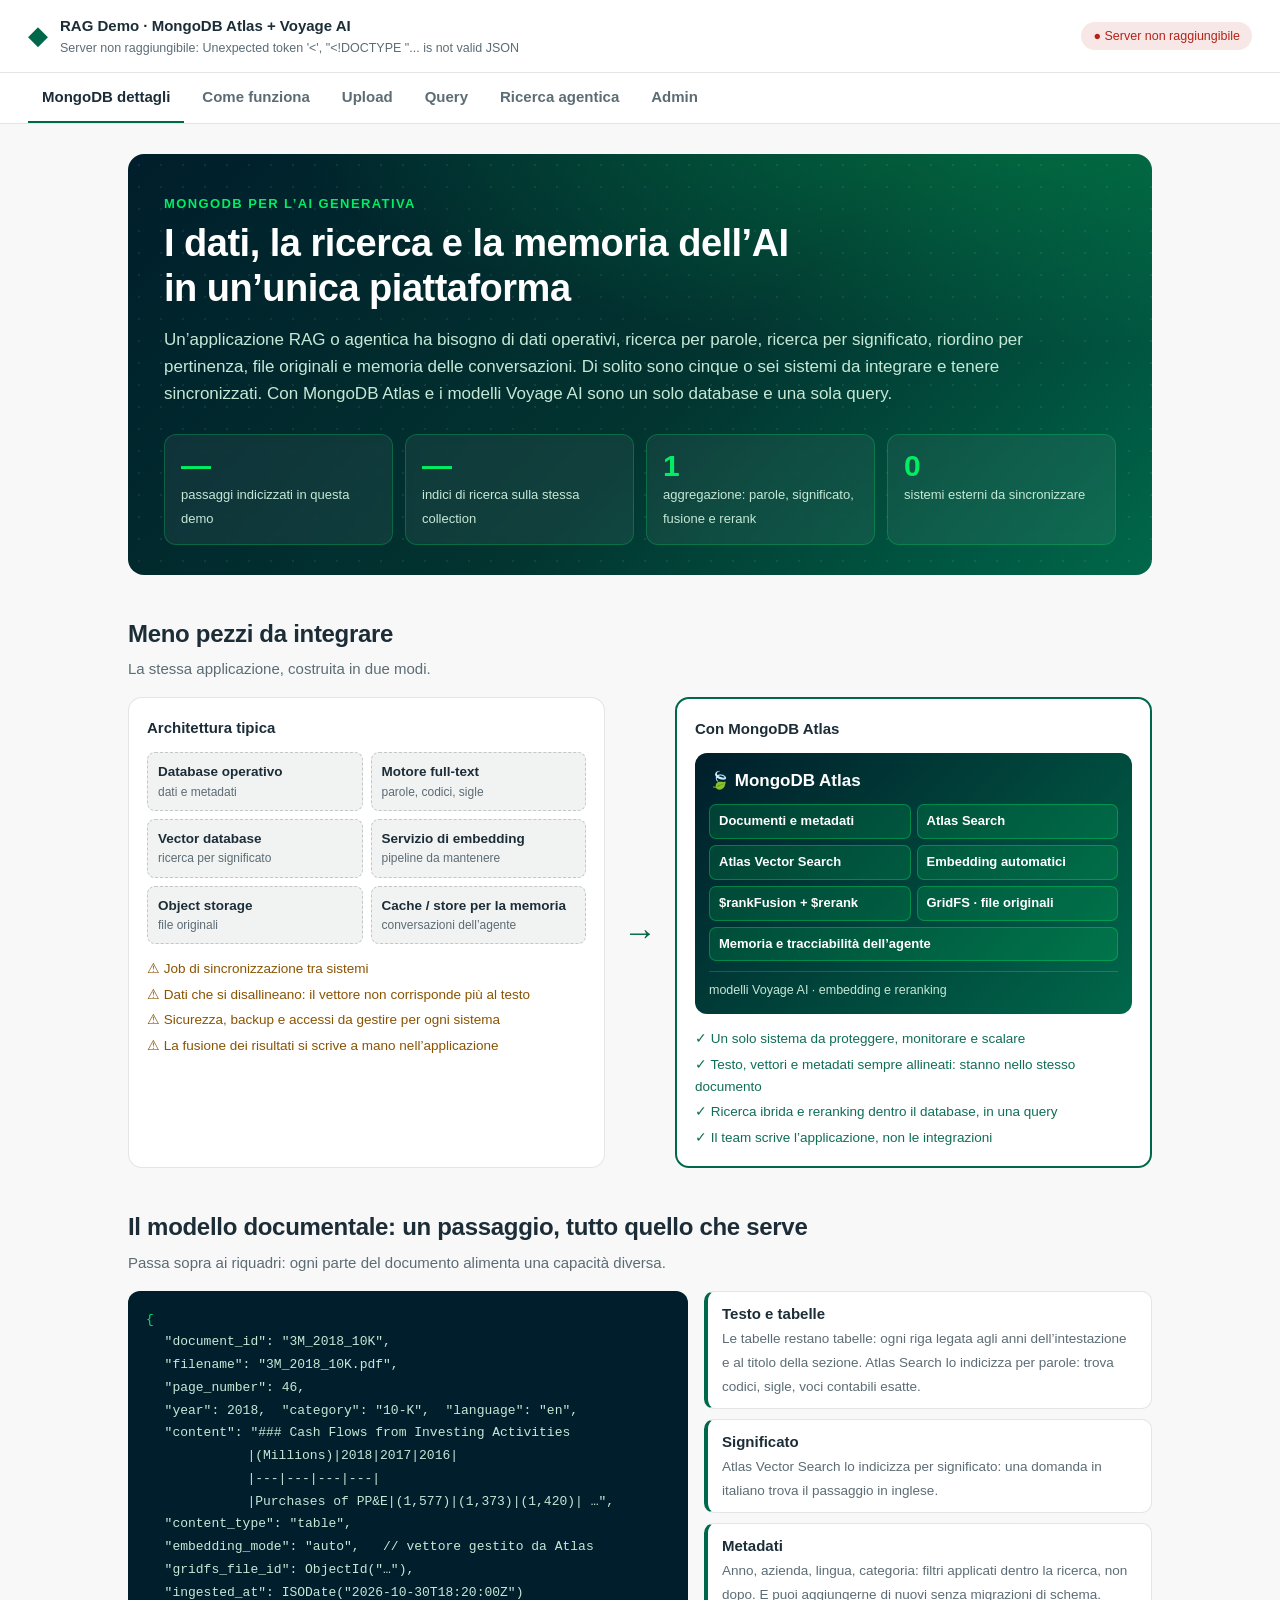
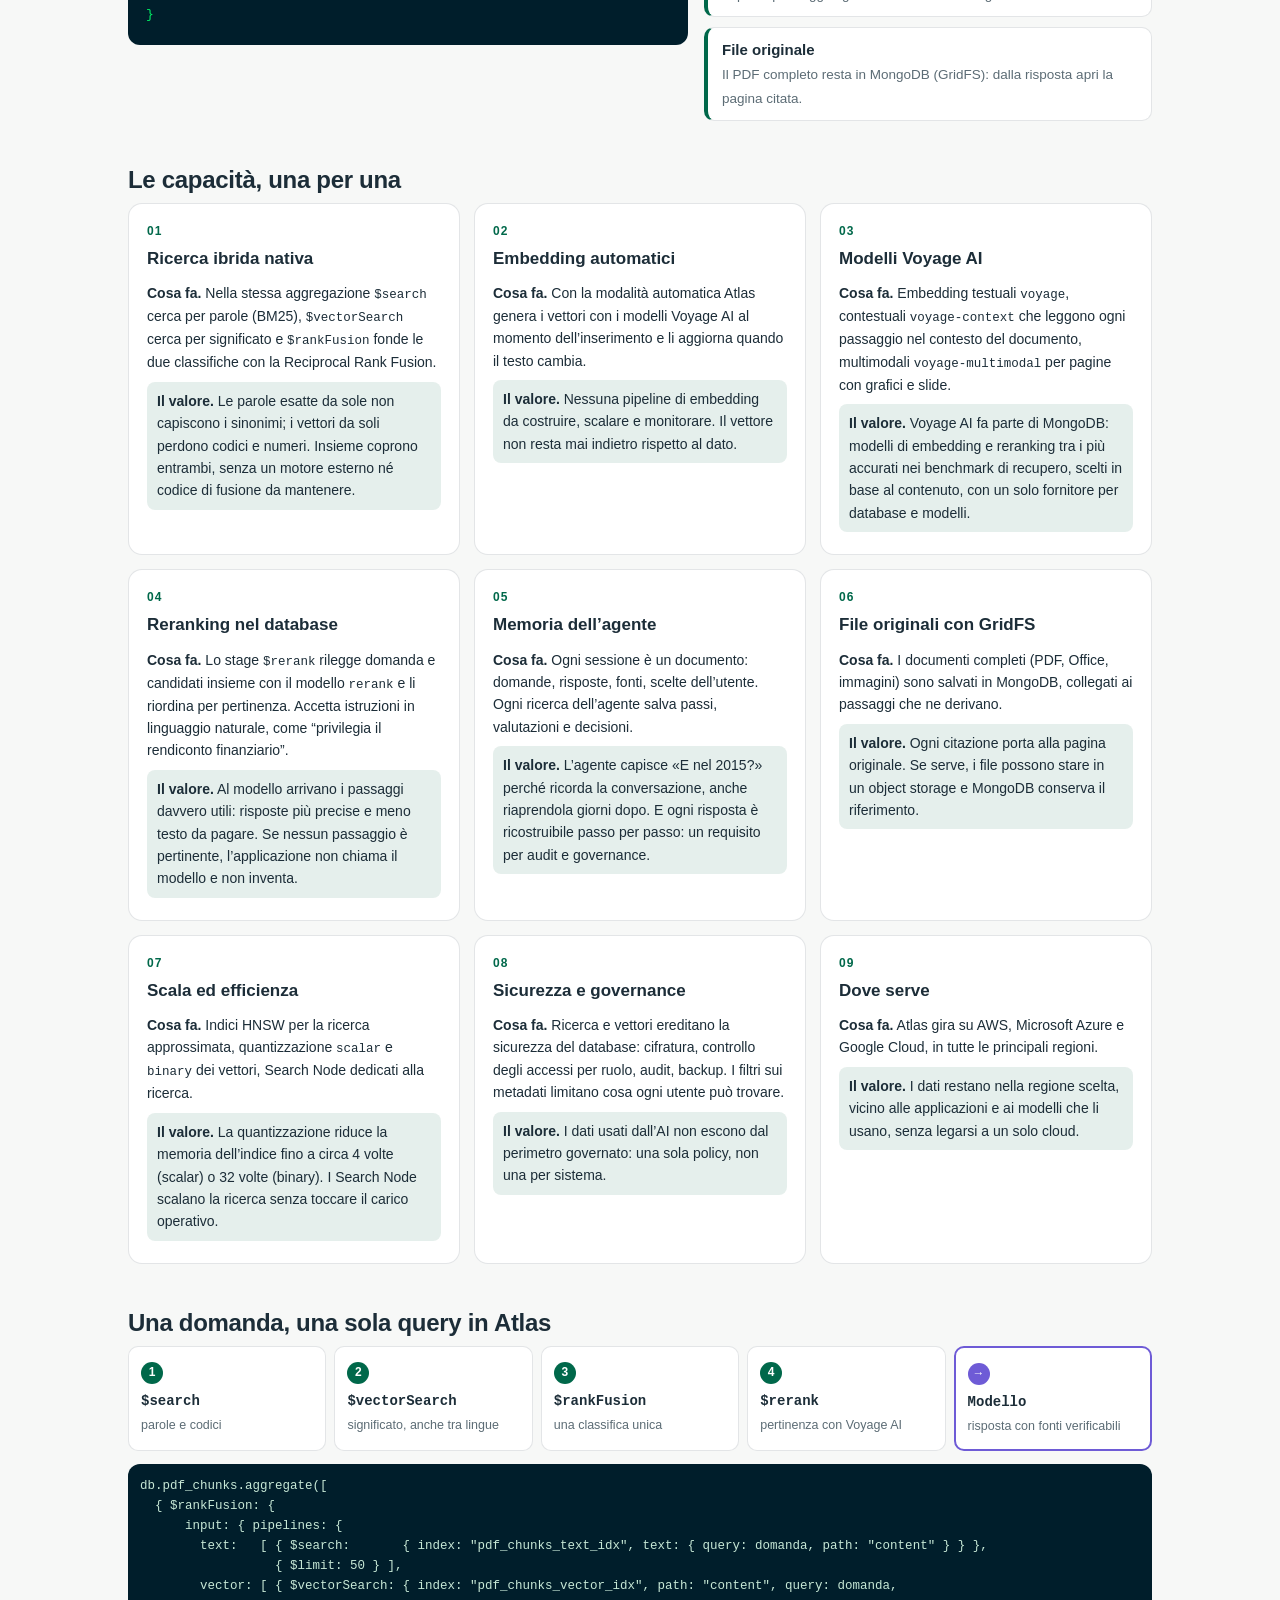
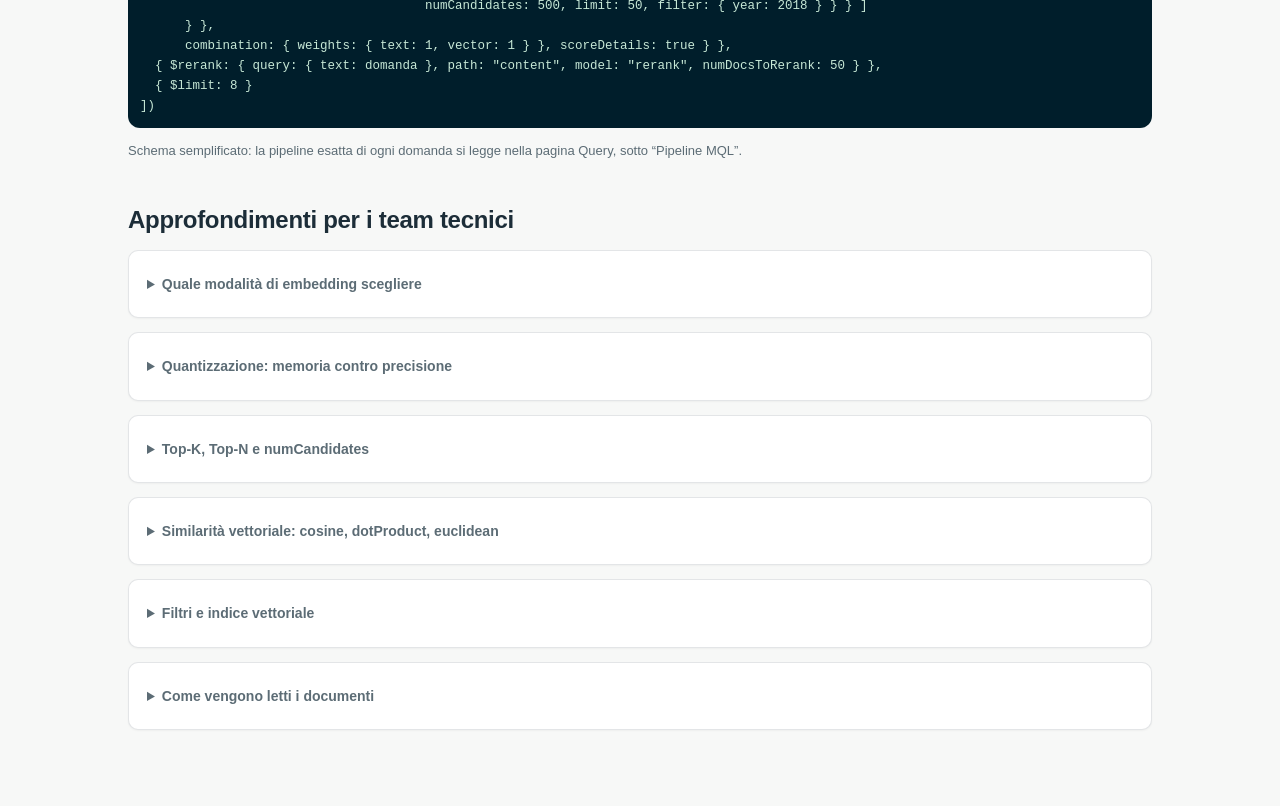
==== web/index.html @ c00ad80d "App web Starlette, ricerca agentica e pipeline di retrieval aggiornata - server.py e web/: nuova app" ====
<!doctype html>
<html lang="it">
<head>
  <meta charset="utf-8">
  <meta name="viewport" content="width=device-width, initial-scale=1">
  <title>RAG Demo · MongoDB Atlas</title>
  <link rel="stylesheet" href="/web/style.css">
</head>
<body>
  <header class="topbar">
    <div class="brand">
      <span class="logo" aria-hidden="true">◆</span>
      <div>
        <div class="brand-title">RAG Demo · MongoDB Atlas + Voyage AI</div>
        <div class="brand-meta" id="meta">Connessione in corso…</div>
      </div>
    </div>
    <button class="pill" id="status-pill" title="Mostra cosa è stato verificato">…</button>
  </header>
  <div id="health" class="health-panel" hidden></div>

  <nav class="tabs" id="tabs">
    <a href="#mongodb" data-page="mongodb">MongoDB dettagli</a>
    <a href="#come" data-page="come">Come funziona</a>
    <a href="#upload" data-page="upload">Upload</a>
    <a href="#query" data-page="query">Query</a>
    <a href="#agente" data-page="agente">Ricerca agentica</a>
    <a href="#admin" data-page="admin">Admin</a>
  </nav>

  <main id="page"></main>

  <template id="tpl-come">
    <section class="hero">
      <h1>Dai documenti a una risposta verificabile</h1>
      <p class="lead">I documenti vengono spezzati in passaggi e indicizzati in MongoDB Atlas. A ogni domanda Atlas
        cerca per parole e per significato nella stessa pipeline, fonde le classifiche e le riordina con il reranker
        di Voyage AI. Il modello scrive la risposta citando solo quei passaggi.</p>
    </section>
    <div class="arch-head"><h2>L’architettura della demo</h2>
      <a href="/web/architettura.html" target="_blank" class="small">Apri a tutto schermo ↗</a></div>
    <p class="muted small" style="margin-top:0">Ricavata dal codice dell’applicazione. Passa sopra a un componente per vedere cosa fa; usa “Percorso” per seguire una domanda, il caricamento o la memoria dell’agente.</p>
    <iframe class="arch-frame" src="/web/architettura.html" title="Architettura della demo" loading="lazy"></iframe>
    <div class="grid2">
      <div class="card">
        <h3>Query · la RAG classica</h3>
        <p>Una ricerca, una risposta. Mostra passo per passo cosa fa Atlas: i due motori, la fusione delle
          classifiche, il reranking e quali passaggi arrivano al modello.</p>
      </div>
      <div class="card">
        <h3>Ricerca agentica · controlla prima di rispondere</h3>
        <p>L’agente cerca, verifica che le prove coprano ogni dato richiesto, cerca di nuovo ciò che manca, chiede
          quando i documenti danno valori diversi per anni diversi e non risponde a memoria.</p>
      </div>
    </div>
    <h2>Percorso consigliato per la demo</h2>
    <ol class="steps-list">
      <li><b>Query</b> · “Dove si trovano gli stabilimenti produttivi di 3M?” → risponde con un anno solo, quello che il reranker mette in cima.</li>
      <li><b>Ricerca agentica</b>, stessa domanda → trova valori diversi in anni diversi e ti chiede quale anno vuoi.</li>
      <li>Scegli un anno, poi chiedi <b>“E nel 2017?”</b> nella stessa sessione → l’agente usa la conversazione.</li>
      <li><b>“Come si prepara la pizza napoletana?”</b> → i documenti non ne parlano: l’agente non risponde a memoria.</li>
    </ol>
    <h2>Perché MongoDB Atlas</h2>
    <div class="grid3">
      <div class="card"><h4>Un solo sistema</h4><p>Passaggi, metadati, vettori, file originali (GridFS) e memoria dell’agente nello stesso database.</p></div>
      <div class="card"><h4>Ricerca ibrida nativa</h4><p>Ricerca testuale e vettoriale fuse con <code>$rankFusion</code> e riordinate con <code>$rerank</code> in un’unica aggregazione.</p></div>
      <div class="card"><h4>Embedding gestiti</h4><p>Con la modalità <code>auto</code> Atlas genera e aggiorna i vettori Voyage direttamente nell’indice.</p></div>
    </div>
  </template>


  <template id="tpl-mongo">
    <section class="mx-hero">
      <div class="mx-eyebrow">MongoDB per l’AI generativa</div>
      <h1>I dati, la ricerca e la memoria dell’AI<br>in un’unica piattaforma</h1>
      <p class="mx-lead">Un’applicazione RAG o agentica ha bisogno di dati operativi, ricerca per parole, ricerca per significato,
        riordino per pertinenza, file originali e memoria delle conversazioni. Di solito sono cinque o sei sistemi da integrare e
        tenere sincronizzati. Con MongoDB Atlas e i modelli Voyage AI sono un solo database e una sola query.</p>
      <div class="mx-stats" id="mx-stats">
        <div><b data-stat="chunks">—</b><span>passaggi indicizzati in questa demo</span></div>
        <div><b data-stat="indexes">—</b><span>indici di ricerca sulla stessa collection</span></div>
        <div><b>1</b><span>aggregazione: parole, significato, fusione e rerank</span></div>
        <div><b>0</b><span>sistemi esterni da sincronizzare</span></div>
      </div>
    </section>

    <h2 class="mx-h2">Meno pezzi da integrare</h2>
    <p class="muted mx-sub">La stessa applicazione, costruita in due modi.</p>
    <div class="mx-arch">
      <div class="mx-arch-col">
        <div class="mx-arch-title">Architettura tipica</div>
        <div class="mx-stack">
          <div class="mx-sys">Database operativo<span>dati e metadati</span></div>
          <div class="mx-sys">Motore full-text<span>parole, codici, sigle</span></div>
          <div class="mx-sys">Vector database<span>ricerca per significato</span></div>
          <div class="mx-sys">Servizio di embedding<span>pipeline da mantenere</span></div>
          <div class="mx-sys">Object storage<span>file originali</span></div>
          <div class="mx-sys">Cache / store per la memoria<span>conversazioni dell’agente</span></div>
        </div>
        <div class="mx-pain">
          <div>⚠ Job di sincronizzazione tra sistemi</div>
          <div>⚠ Dati che si disallineano: il vettore non corrisponde più al testo</div>
          <div>⚠ Sicurezza, backup e accessi da gestire per ogni sistema</div>
          <div>⚠ La fusione dei risultati si scrive a mano nell’applicazione</div>
        </div>
      </div>
      <div class="mx-arch-vs">→</div>
      <div class="mx-arch-col mx-good">
        <div class="mx-arch-title">Con MongoDB Atlas</div>
        <div class="mx-atlas">
          <div class="mx-atlas-name">MongoDB Atlas</div>
          <div class="mx-atlas-grid">
            <span>Documenti e metadati</span><span>Atlas Search</span><span>Atlas Vector Search</span>
            <span>Embedding automatici</span><span>$rankFusion + $rerank</span><span>GridFS · file originali</span>
            <span class="wide">Memoria e tracciabilità dell’agente</span>
          </div>
          <div class="mx-voyage">modelli Voyage AI · embedding e reranking</div>
        </div>
        <div class="mx-gain">
          <div>✓ Un solo sistema da proteggere, monitorare e scalare</div>
          <div>✓ Testo, vettori e metadati sempre allineati: stanno nello stesso documento</div>
          <div>✓ Ricerca ibrida e reranking dentro il database, in una query</div>
          <div>✓ Il team scrive l’applicazione, non le integrazioni</div>
        </div>
      </div>
    </div>

    <h2 class="mx-h2">Il modello documentale: un passaggio, tutto quello che serve</h2>
    <p class="muted mx-sub">Passa sopra ai riquadri: ogni parte del documento alimenta una capacità diversa.</p>
    <div class="mx-doc">
      <pre class="mx-json"><span class="k">{</span>
  <span data-f="meta">"document_id": "3M_2018_10K",</span>
  <span data-f="meta">"filename": "3M_2018_10K.pdf",</span>
  <span data-f="meta">"page_number": 46,</span>
  <span data-f="meta">"year": 2018,  "category": "10-K",  "language": "en",</span>
  <span data-f="text">"content": "### Cash Flows from Investing Activities
             |(Millions)|2018|2017|2016|
             |---|---|---|---|
             |Purchases of PP&amp;E|(1,577)|(1,373)|(1,420)| …",</span>
  <span data-f="text">"content_type": "table",</span>
  <span data-f="vector">"embedding_mode": "auto",   // vettore gestito da Atlas</span>
  <span data-f="file">"gridfs_file_id": ObjectId("…"),</span>
  <span data-f="meta">"ingested_at": ISODate("2026-10-30T18:20:00Z")</span>
<span class="k">}</span></pre>
      <div class="mx-doc-cards">
        <div class="mx-dc" data-f="text"><b>Testo e tabelle</b><span>Le tabelle restano tabelle: ogni riga legata agli anni dell’intestazione e al titolo della sezione. Atlas Search lo indicizza per parole: trova codici, sigle, voci contabili esatte.</span></div>
        <div class="mx-dc" data-f="vector"><b>Significato</b><span>Atlas Vector Search lo indicizza per significato: una domanda in italiano trova il passaggio in inglese.</span></div>
        <div class="mx-dc" data-f="meta"><b>Metadati</b><span>Anno, azienda, lingua, categoria: filtri applicati dentro la ricerca, non dopo. E puoi aggiungerne di nuovi senza migrazioni di schema.</span></div>
        <div class="mx-dc" data-f="file"><b>File originale</b><span>Il PDF completo resta in MongoDB (GridFS): dalla risposta apri la pagina citata.</span></div>
      </div>
    </div>

    <h2 class="mx-h2">Le capacità, una per una</h2>
    <div class="mx-pillars">
      <article class="mx-p">
        <div class="mx-p-n">01</div>
        <h3>Ricerca ibrida nativa</h3>
        <p class="what"><b>Cosa fa.</b> Nella stessa aggregazione <code>$search</code> cerca per parole (BM25), <code>$vectorSearch</code> cerca per significato e <code>$rankFusion</code> fonde le due classifiche con la Reciprocal Rank Fusion.</p>
        <p class="why"><b>Il valore.</b> Le parole esatte da sole non capiscono i sinonimi; i vettori da soli perdono codici e numeri. Insieme coprono entrambi, senza un motore esterno né codice di fusione da mantenere.</p>
      </article>
      <article class="mx-p">
        <div class="mx-p-n">02</div>
        <h3>Embedding automatici</h3>
        <p class="what"><b>Cosa fa.</b> Con la modalità automatica Atlas genera i vettori con i modelli Voyage AI al momento dell’inserimento e li aggiorna quando il testo cambia.</p>
        <p class="why"><b>Il valore.</b> Nessuna pipeline di embedding da costruire, scalare e monitorare. Il vettore non resta mai indietro rispetto al dato.</p>
      </article>
      <article class="mx-p">
        <div class="mx-p-n">03</div>
        <h3>Modelli Voyage AI</h3>
        <p class="what"><b>Cosa fa.</b> Embedding testuali <code data-model="embed">voyage</code>, contestuali <code data-model="context">voyage-context</code> che leggono ogni passaggio nel contesto del documento, multimodali <code data-model="multimodal">voyage-multimodal</code> per pagine con grafici e slide.</p>
        <p class="why"><b>Il valore.</b> Voyage AI fa parte di MongoDB: modelli di embedding e reranking tra i più accurati nei benchmark di recupero, scelti in base al contenuto, con un solo fornitore per database e modelli.</p>
      </article>
      <article class="mx-p">
        <div class="mx-p-n">04</div>
        <h3>Reranking nel database</h3>
        <p class="what"><b>Cosa fa.</b> Lo stage <code>$rerank</code> rilegge domanda e candidati insieme con il modello <code data-model="rerank">rerank</code> e li riordina per pertinenza. Accetta istruzioni in linguaggio naturale, come “privilegia il rendiconto finanziario”.</p>
        <p class="why"><b>Il valore.</b> Al modello arrivano i passaggi davvero utili: risposte più precise e meno testo da pagare. Se nessun passaggio è pertinente, l’applicazione non chiama il modello e non inventa.</p>
      </article>
      <article class="mx-p">
        <div class="mx-p-n">05</div>
        <h3>Memoria dell’agente</h3>
        <p class="what"><b>Cosa fa.</b> Ogni sessione è un documento: domande, risposte, fonti, scelte dell’utente. Ogni ricerca dell’agente salva passi, valutazioni e decisioni.</p>
        <p class="why"><b>Il valore.</b> L’agente capisce «E nel 2015?» perché ricorda la conversazione, anche riaprendola giorni dopo. E ogni risposta è ricostruibile passo per passo: un requisito per audit e governance.</p>
      </article>
      <article class="mx-p">
        <div class="mx-p-n">06</div>
        <h3>File originali con GridFS</h3>
        <p class="what"><b>Cosa fa.</b> I documenti completi (PDF, Office, immagini) sono salvati in MongoDB, collegati ai passaggi che ne derivano.</p>
        <p class="why"><b>Il valore.</b> Ogni citazione porta alla pagina originale. Se serve, i file possono stare in un object storage e MongoDB conserva il riferimento.</p>
      </article>
      <article class="mx-p">
        <div class="mx-p-n">07</div>
        <h3>Scala ed efficienza</h3>
        <p class="what"><b>Cosa fa.</b> Indici HNSW per la ricerca approssimata, quantizzazione <code>scalar</code> e <code>binary</code> dei vettori, Search Node dedicati alla ricerca.</p>
        <p class="why"><b>Il valore.</b> La quantizzazione riduce la memoria dell’indice fino a circa 4 volte (scalar) o 32 volte (binary). I Search Node scalano la ricerca senza toccare il carico operativo.</p>
      </article>
      <article class="mx-p">
        <div class="mx-p-n">08</div>
        <h3>Sicurezza e governance</h3>
        <p class="what"><b>Cosa fa.</b> Ricerca e vettori ereditano la sicurezza del database: cifratura, controllo degli accessi per ruolo, audit, backup. I filtri sui metadati limitano cosa ogni utente può trovare.</p>
        <p class="why"><b>Il valore.</b> I dati usati dall’AI non escono dal perimetro governato: una sola policy, non una per sistema.</p>
      </article>
      <article class="mx-p">
        <div class="mx-p-n">09</div>
        <h3>Dove serve</h3>
        <p class="what"><b>Cosa fa.</b> Atlas gira su AWS, Microsoft Azure e Google Cloud, in tutte le principali regioni.</p>
        <p class="why"><b>Il valore.</b> I dati restano nella regione scelta, vicino alle applicazioni e ai modelli che li usano, senza legarsi a un solo cloud.</p>
      </article>
    </div>

    <h2 class="mx-h2">Una domanda, una sola query in Atlas</h2>
    <div class="mx-pipe">
      <div class="mx-ps"><span>1</span><b>$search</b><small>parole e codici</small></div>
      <div class="mx-ps"><span>2</span><b>$vectorSearch</b><small>significato, anche tra lingue</small></div>
      <div class="mx-ps"><span>3</span><b>$rankFusion</b><small>una classifica unica</small></div>
      <div class="mx-ps"><span>4</span><b>$rerank</b><small>pertinenza con Voyage AI</small></div>
      <div class="mx-ps out"><span>→</span><b>Modello</b><small>risposta con fonti verificabili</small></div>
    </div>
    <pre class="mx-code">db.pdf_chunks.aggregate([
  { $rankFusion: {
      input: { pipelines: {
        text:   [ { $search:       { index: "pdf_chunks_text_idx", text: { query: domanda, path: "content" } } },
                  { $limit: 50 } ],
        vector: [ { $vectorSearch: { index: "pdf_chunks_vector_idx", path: "content", query: domanda,
                                      numCandidates: 500, limit: 50, filter: { year: 2018 } } } ]
      } },
      combination: { weights: { text: 1, vector: 1 } }, scoreDetails: true } },
  { $rerank: { query: { text: domanda }, path: "content", model: "rerank", numDocsToRerank: 50 } },
  { $limit: 8 }
])</pre>
    <p class="muted small">Schema semplificato: la pipeline esatta di ogni domanda si legge nella pagina Query, sotto “Pipeline MQL”.</p>

    <h2 class="mx-h2">Approfondimenti per i team tecnici</h2>
    <details class="card mx-acc"><summary>Quale modalità di embedding scegliere</summary>
      <table><thead><tr><th>Modalità</th><th>Cosa fa</th><th>Quando conviene</th></tr></thead><tbody>
        <tr><td><b>auto</b></td><td>Atlas genera e aggiorna i vettori.</td><td>Il default: nessun codice di embedding nell’applicazione.</td></tr>
        <tr><td><b>manual</b></td><td>L’applicazione chiama Voyage e salva i vettori nei documenti.</td><td>Serve pieno controllo su modello, versioni e momento del calcolo.</td></tr>
        <tr><td><b>context</b></td><td>Ogni passaggio è rappresentato insieme al resto del documento.</td><td>Testi dove un paragrafo da solo è ambiguo: contratti, normative, manuali.</td></tr>
        <tr><td><b>multimodal</b></td><td>Testo e immagine della pagina nello stesso vettore.</td><td>Slide, grafici, schemi: contenuti che si riconoscono anche visivamente.</td></tr>
      </tbody></table>
    </details>
    <details class="card mx-acc"><summary>Quantizzazione: memoria contro precisione</summary>
      <table><thead><tr><th>Tipo</th><th>Rappresentazione</th><th>Compromesso</th></tr></thead><tbody>
        <tr><td><code>float</code></td><td>32 bit per dimensione</td><td>Massima fedeltà, più memoria.</td></tr>
        <tr><td><code>scalar</code></td><td>8 bit per dimensione</td><td>Circa un quarto della memoria, perdita di precisione contenuta. Default degli embedding automatici.</td></tr>
        <tr><td><code>binary</code></td><td>1 bit, con rescoring sui vettori originali</td><td>Memoria molto ridotta; il rescoring recupera precisione sui candidati.</td></tr>
      </tbody></table>
      <p class="small muted">Risparmi e qualità dipendono da modello, corpus e domande: si misurano sul proprio carico.</p>
    </details>
    <details class="card mx-acc"><summary>Top-K, Top-N e numCandidates</summary>
      <table><thead><tr><th>Parametro</th><th>Dove agisce</th><th>Se lo aumenti</th></tr></thead><tbody>
        <tr><td><code>numCandidates</code></td><td>Vicini esplorati da ogni ramo vettoriale</td><td>Più richiamo, più latenza.</td></tr>
        <tr><td><b>Top-K</b></td><td>Risultati per ramo e dopo la fusione</td><td>Più candidati per il reranker.</td></tr>
        <tr><td><b>Top-N</b></td><td>Passaggi inviati al modello dopo il rerank</td><td>Più contesto, ma anche più rumore e costo.</td></tr>
      </tbody></table>
      <p class="small muted">In questa demo <code>numCandidates</code> è max(10 × Top-K, 100); come punto di partenza MongoDB indica almeno 20 volte il limite.</p>
    </details>
    <details class="card mx-acc"><summary>Similarità vettoriale: cosine, dotProduct, euclidean</summary>
      <p><b>cosine</b> confronta la direzione dei vettori ed è la scelta comune per gli embedding semantici, usata in questa demo. <b>dotProduct</b> considera anche la lunghezza: con vettori normalizzati ordina come cosine. <b>euclidean</b> misura la distanza in linea retta. La scelta segue le indicazioni del modello di embedding.</p>
    </details>
    <details class="card mx-acc"><summary>Filtri e indice vettoriale</summary>
      <p>Gli indici vettoriali usano HNSW, un grafo che trova i vicini senza scorrere tutti i vettori; per collezioni piccole è disponibile anche la ricerca esatta. I campi di filtro (anno, azienda, lingua, permessi) sono dichiarati nell’indice e applicati <i>durante</i> la ricerca: i risultati rispettano sempre il filtro, senza perdere candidati.</p>
    </details>
    <details class="card mx-acc"><summary>Come vengono letti i documenti</summary>
      <p>Voyage AI trasforma testo e immagini in vettori, ma prima qualcuno deve leggere il file. I PDF passano da <b>pymupdf4llm</b>, che restituisce titoli e tabelle con le loro colonne: nei bilanci ogni riga resta legata agli anni dell’intestazione, invece di diventare una fila di numeri. I passaggi non spezzano mai una tabella a metà riga e ripetono intestazioni e titolo della sezione. Word, Excel e HTML passano da <b>MarkItDown</b>. Tesseract interviene solo sulle pagine scansionate; LibreOffice solo per le immagini delle slide nella modalità multimodale.</p>
    </details>
  </template>

  <script src="/web/app.js"></script>
</body>
</html>
---- web/style.css ----
:root {
  --bg: #f7f8f7; --surface: #ffffff; --surface-2: #f1f3f2; --text: #1c2d38; --muted: #5c6c75;
  --border: rgba(28, 45, 56, 0.12); --border-strong: rgba(28, 45, 56, 0.22);
  --accent: #00684a; --accent-soft: rgba(0, 104, 74, 0.10); --accent-bright: #00ed64;
  --agent: #6e5bd6; --agent-soft: rgba(110, 91, 214, 0.10);
  --ok: #0f6e56; --ok-bg: rgba(29, 158, 117, 0.14); --warn: #8a5300; --warn-bg: rgba(239, 159, 39, 0.17);
  --neutral-bg: rgba(92, 108, 117, 0.13); --danger: #b42318; --danger-bg: rgba(180, 35, 24, 0.10);
  --radius: 10px; --shadow: 0 1px 2px rgba(0, 0, 0, 0.04);
  --font: -apple-system, BlinkMacSystemFont, "Inter", "Segoe UI", Roboto, sans-serif;
  --mono: ui-monospace, "SF Mono", Menlo, Consolas, monospace;
}
@media (prefers-color-scheme: dark) {
  :root {
    --bg: #0f1418; --surface: #161d22; --surface-2: #1d252b; --text: #e8edf0; --muted: #9aa8b0;
    --border: rgba(232, 237, 240, 0.12); --border-strong: rgba(232, 237, 240, 0.24);
    --accent: #00ed64; --accent-soft: rgba(0, 237, 100, 0.10); --agent: #a79cf0; --agent-soft: rgba(167, 156, 240, 0.12);
    --ok: #9fe1cb; --ok-bg: rgba(29, 158, 117, 0.22); --warn: #fac775; --warn-bg: rgba(239, 159, 39, 0.20);
    --neutral-bg: rgba(154, 168, 176, 0.16); --danger: #f7a39b; --danger-bg: rgba(180, 35, 24, 0.22);
  }
}
* { box-sizing: border-box; }
body { margin: 0; background: var(--bg); color: var(--text); font: 15px/1.6 var(--font); }
a { color: var(--accent); }
code, pre { font-family: var(--mono); font-size: 12.5px; }
pre { background: var(--surface-2); border: 1px solid var(--border); border-radius: 8px; padding: 12px; overflow: auto; max-height: 420px; white-space: pre-wrap; }
h1 { font-size: 30px; line-height: 1.2; margin: 0 0 10px; }
h2 { font-size: 19px; margin: 28px 0 10px; }
h3 { font-size: 16px; margin: 0 0 6px; }
h4 { font-size: 14px; margin: 0 0 4px; }
.muted { color: var(--muted); }
.small { font-size: 13px; }
.hidden { display: none !important; }

.topbar { display: flex; justify-content: space-between; align-items: center; gap: 12px; padding: 14px 28px;
  background: var(--surface); border-bottom: 1px solid var(--border); position: sticky; top: 0; z-index: 10; }
.brand { display: flex; gap: 12px; align-items: center; }
.logo { color: var(--accent); font-size: 26px; }
.brand-title { font-weight: 650; }
.brand-meta { color: var(--muted); font-size: 12.5px; }
.pill { font-size: 12.5px; padding: 4px 12px; border-radius: 999px; background: var(--neutral-bg); white-space: nowrap; }
.pill.ok { background: var(--ok-bg); color: var(--ok); }
.pill.bad { background: var(--danger-bg); color: var(--danger); }
.tabs { display: flex; gap: 4px; padding: 0 28px; background: var(--surface); border-bottom: 1px solid var(--border); overflow-x: auto; }
.tabs a { padding: 12px 14px; text-decoration: none; color: var(--muted); border-bottom: 2px solid transparent; white-space: nowrap; font-weight: 550; }
.tabs a.active { color: var(--text); border-bottom-color: var(--accent); }
main { max-width: 1080px; margin: 0 auto; padding: 24px 28px 80px; }

.card { background: var(--surface); border: 1px solid var(--border); border-radius: var(--radius); padding: 16px 18px; box-shadow: var(--shadow); }
.card + .card { margin-top: 14px; }
:is(.grid2, .grid3, .grid4) > .card { margin-top: 0; }
.grid4 + .card, .card + .grid4 { margin-top: 16px; }
.grid2 { display: grid; grid-template-columns: repeat(auto-fit, minmax(300px, 1fr)); gap: 14px; }
.grid3 { display: grid; grid-template-columns: repeat(auto-fit, minmax(220px, 1fr)); gap: 14px; }
.grid4 { display: grid; grid-template-columns: repeat(auto-fit, minmax(190px, 1fr)); gap: 12px; }
.row { display: flex; gap: 10px; align-items: center; flex-wrap: wrap; }
.spacer { flex: 1; }

button, .btn { font: inherit; font-size: 14px; border-radius: 8px; border: 1px solid var(--border-strong); background: var(--surface);
  color: var(--text); padding: 8px 14px; cursor: pointer; text-decoration: none; display: inline-flex; gap: 6px; align-items: center; }
button:hover { background: var(--surface-2); }
button.primary { background: var(--accent); border-color: var(--accent); color: #fff; font-weight: 600; }
@media (prefers-color-scheme: dark) { button.primary { color: #062a1d; } }
button.primary:hover { filter: brightness(1.08); }
button.danger { color: var(--danger); border-color: var(--danger); }
button.link { border: none; background: none; color: var(--accent); padding: 4px 0; }
button:disabled { opacity: 0.5; cursor: default; }
input[type=text], input[type=number], textarea, select { font: inherit; color: var(--text); background: var(--surface);
  border: 1px solid var(--border-strong); border-radius: 8px; padding: 9px 12px; width: 100%; }
textarea { resize: vertical; min-height: 84px; }
label { font-size: 13px; color: var(--muted); display: block; margin-bottom: 4px; }
.field { margin-bottom: 12px; }
details > summary { cursor: pointer; color: var(--muted); font-size: 14px; padding: 6px 0; }
details[open] > summary { color: var(--text); }
.chips { display: flex; flex-wrap: wrap; gap: 6px; margin: 8px 0 12px; }
.chip { font-size: 13px; border: 1px solid var(--border); background: var(--surface-2); border-radius: 999px; padding: 4px 12px; cursor: pointer; }
.chip:hover { border-color: var(--accent); }

.hero { margin: 12px 0 24px; }
.lead { font-size: 17px; color: var(--muted); max-width: 820px; }
.flow { display: flex; align-items: stretch; gap: 8px; flex-wrap: wrap; margin: 20px 0 24px; }
.flow-box { flex: 1; min-width: 160px; background: var(--surface); border: 1px solid var(--border); border-radius: var(--radius); padding: 12px 14px; display: flex; flex-direction: column; }
.flow-box span { color: var(--muted); font-size: 13px; }
.flow-box.accent { border: 2px solid var(--accent); }
.flow-arrow { align-self: center; color: var(--muted); font-size: 20px; }
.steps-list li { margin-bottom: 6px; }

/* Domanda */
.ask { display: grid; gap: 10px; }
.ask-actions { display: flex; gap: 10px; align-items: center; flex-wrap: wrap; }
.settings { display: grid; grid-template-columns: repeat(auto-fit, minmax(180px, 1fr)); gap: 12px; margin-top: 10px; align-items: end; }
/* Etichette su una o due righe: i campi restano allineati in basso. */
.settings > div { display: flex; flex-direction: column; justify-content: flex-end; height: 100%; }
.settings > div > label:only-child { display: flex; align-items: center; gap: 8px; min-height: 38px; margin: 0; color: var(--text); }

/* Passi in diretta */
.live { margin-top: 18px; }
.timeline { display: grid; gap: 2px; }
.tl-row { display: grid; grid-template-columns: 28px minmax(0, 1fr) 70px; gap: 10px; padding: 8px 4px; border-bottom: 1px solid var(--border); animation: rise .35s ease both; }
.tl-row:last-child { border-bottom: none; }
.tl-icon { text-align: center; }
.tl-title { font-weight: 600; }
.tl-detail { color: var(--muted); font-size: 13px; }
.tl-time { text-align: right; color: var(--muted); font-size: 13px; }
.tl-row.running .tl-title::after { content: ""; display: inline-block; width: 8px; height: 8px; margin-left: 8px; border-radius: 50%; background: var(--accent); animation: pulse 1s infinite; }
@keyframes rise { from { opacity: 0; transform: translateY(5px); } to { opacity: 1; transform: none; } }
@keyframes pulse { 0%, 100% { opacity: .25; } 50% { opacity: 1; } }
.timebar { display: flex; height: 8px; border-radius: 4px; overflow: hidden; margin: 12px 0 6px; background: var(--surface-2); }
.timebar span { display: block; height: 100%; }
.legend { display: flex; gap: 14px; flex-wrap: wrap; font-size: 12.5px; color: var(--muted); }
.legend i { display: inline-block; width: 8px; height: 8px; border-radius: 50%; margin-right: 5px; }

/* Risposta */
.answer-card { margin-top: 18px; }
.answer-head { display: flex; justify-content: space-between; align-items: center; gap: 10px; flex-wrap: wrap; margin-bottom: 8px; }
.question-echo { color: var(--muted); font-size: 13.5px; }
.badge { font-size: 13px; padding: 4px 12px; border-radius: 8px; font-weight: 600; white-space: nowrap; }
.badge.ok { background: var(--ok-bg); color: var(--ok); }
.badge.risk { background: var(--warn-bg); color: var(--warn); }
.badge.partial, .badge.absent { background: var(--neutral-bg); color: var(--text); }
.answer { font-size: 16px; }
.answer p { margin: 0 0 10px; }
.answer ul { margin: 0 0 10px; padding-left: 22px; }
.cite { display: inline-block; font-size: 11.5px; font-weight: 700; color: var(--accent); background: var(--accent-soft); border-radius: 5px; padding: 0 6px; margin: 0 1px; vertical-align: 1px; }
.notes { color: var(--muted); font-size: 13.5px; margin: 6px 0 0; }
.sources { margin-top: 12px; border-top: 1px solid var(--border); padding-top: 10px; }
.source { display: flex; gap: 10px; align-items: baseline; padding: 4px 0; font-size: 14px; }
.source .num { font-weight: 700; color: var(--accent); }
.source mark { background: rgba(250, 199, 117, 0.45); color: inherit; border-radius: 3px; padding: 0 3px; font-size: 13px; }
.check-row { display: grid; grid-template-columns: minmax(80px, 120px) minmax(0, 1fr) auto; gap: 12px; padding: 8px 0; border-top: 1px solid var(--border); font-size: 13.5px; }
.check-row .tag { font-size: 12px; padding: 2px 9px; border-radius: 6px; white-space: nowrap; }
.tag.found { background: var(--ok-bg); color: var(--ok); }
.tag.rounded { background: var(--ok-bg); color: var(--ok); }
.tag.not_found { background: var(--warn-bg); color: var(--warn); }
.tag.uncited { background: var(--neutral-bg); }

/* Domanda dell'agente */
.clarify { border: 2px solid var(--agent); }
.clarify h3 { color: var(--agent); }
.option { width: 100%; justify-content: space-between; text-align: left; margin-top: 8px; padding: 12px 14px; }
.option b { font-size: 16px; min-width: 52px; }
.option:hover { border-color: var(--agent); background: var(--agent-soft); }

/* Valore dell'agente */
.value { margin-top: 18px; }
.value-head { display: flex; justify-content: space-between; align-items: center; gap: 8px; margin-bottom: 10px; }
.value-title { font-weight: 650; font-size: 16px; }
.value-cols { display: grid; grid-template-columns: repeat(auto-fit, minmax(280px, 1fr)); gap: 12px; }
.value-col { border: 1px solid var(--border); border-radius: var(--radius); padding: 12px 14px; background: var(--surface); }
.value-col.agent { border: 2px solid var(--agent); }
.value-col .label { font-size: 12.5px; color: var(--muted); margin-bottom: 6px; }
.value-col.agent .label { color: var(--agent); }
.vstep { display: flex; gap: 8px; padding: 3px 0; font-size: 14px; opacity: 0; animation: rise .45s ease forwards; }
.vstep .t { margin-left: auto; color: var(--muted); font-size: 12.5px; white-space: nowrap; }
.dchip { display: inline-block; margin: 6px 6px 0 0; padding: 3px 10px; border-radius: 6px; font-size: 12.5px; }
.dchip.on { background: var(--ok-bg); color: var(--ok); }
.dchip.off { background: var(--warn-bg); color: var(--warn); }
.value-col .verdict { margin-top: 10px; font-weight: 650; }
.fade { opacity: 0; animation: rise .5s ease forwards; }

/* Dettagli tecnici */
.tech { margin-top: 18px; }
.subtabs { display: flex; gap: 4px; border-bottom: 1px solid var(--border); margin: 8px 0 12px; flex-wrap: wrap; }
.subtabs button { border: none; border-bottom: 2px solid transparent; border-radius: 0; background: none; color: var(--muted); padding: 8px 10px; }
.subtabs button.active { color: var(--text); border-bottom-color: var(--accent); }
.passage { border-top: 1px solid var(--border); padding: 8px 0; font-size: 13px; }
.passage pre { max-height: 180px; margin: 6px 0 0; }

/* Query: pipeline */
.pipeline { display: flex; gap: 6px; flex-wrap: wrap; margin: 18px 0 6px; }
.pstep { flex: 1; min-width: 150px; border: 1px solid var(--border); border-radius: var(--radius); padding: 10px 12px; background: var(--surface); transition: all .3s; }
.pstep .k { font-size: 12px; color: var(--muted); }
.pstep .v { font-weight: 650; }
.pstep .ms { font-size: 12px; color: var(--muted); }
.pstep.active { border-color: var(--accent); box-shadow: 0 0 0 3px var(--accent-soft); }
.pstep.done { border-color: var(--accent); }
.lanes svg { width: 100%; display: block; }
.lanes text { font-family: var(--font); }
.compare-cols { display: grid; grid-template-columns: repeat(auto-fit, minmax(300px, 1fr)); gap: 14px; }
.rank-list { font-size: 13px; }
.rank-list div { padding: 4px 0; border-top: 1px solid var(--border); }

/* Upload / Admin */
.mode-card { cursor: pointer; border: 1px solid var(--border); border-radius: var(--radius); padding: 12px 14px; background: var(--surface); }
.mode-card.selected { border: 2px solid var(--accent); }
.mode-card .count { font-size: 12.5px; color: var(--muted); }
.mode-card .active-badge { font-size: 11px; background: var(--accent-soft); color: var(--accent); border-radius: 5px; padding: 1px 7px; margin-left: 6px; }
.drop { border: 2px dashed var(--border-strong); border-radius: var(--radius); padding: 28px; text-align: center; color: var(--muted); background: var(--surface); }
.drop.over { border-color: var(--accent); background: var(--accent-soft); }
table { width: 100%; border-collapse: collapse; font-size: 13.5px; }
th, td { text-align: left; padding: 8px 6px; border-bottom: 1px solid var(--border); vertical-align: top; }
th { color: var(--muted); font-weight: 600; font-size: 12.5px; }
.log { font-family: var(--mono); font-size: 12.5px; background: var(--surface-2); border-radius: 8px; padding: 10px; max-height: 260px; overflow: auto; }
.stat { font-size: 24px; font-weight: 700; }
.error { background: var(--danger-bg); color: var(--danger); border-radius: 8px; padding: 10px 14px; margin-top: 12px; }
.info { background: var(--accent-soft); border-radius: 8px; padding: 10px 14px; margin-top: 12px; }
@media (max-width: 640px) { main, .topbar { padding-left: 16px; padding-right: 16px; } .tabs { padding: 0 8px; } }

.reset-panel { margin: 12px 0; padding: 14px 16px; border: 1px solid var(--danger); border-radius: var(--radius); display: flex; flex-direction: column; gap: 6px; }
.reset-panel label { display: flex; gap: 8px; align-items: center; margin: 0; }
.reset-panel[hidden] { display: none; }

.memory { border: 1px solid var(--accent); background: var(--accent-soft); border-radius: var(--radius); padding: 12px 14px; margin-bottom: 12px; }
.memory-head { font-weight: 600; margin-bottom: 8px; }
.memory-flow { display: grid; grid-template-columns: 1.2fr auto 1fr auto 1.2fr; gap: 10px; align-items: stretch; margin-bottom: 8px; }
.memory .mbox { background: var(--surface); border: 1px solid var(--border); border-radius: 8px; padding: 8px 10px; }
.memory .mbox.out { border-color: var(--accent); }
.memory .k { font-size: 11.5px; color: var(--muted); margin-bottom: 4px; }
.memory .mq { font-size: 13px; padding: 2px 0; }
.memory .mq.big { font-size: 14.5px; font-weight: 600; }
.memory .marrow { align-self: center; font-size: 20px; color: var(--accent); }
@media (max-width: 760px) { .memory-flow { grid-template-columns: 1fr; } .memory .marrow { transform: rotate(90deg); justify-self: center; } }

/* ─── MongoDB dettagli ─────────────────────────────────────────────── */
.mx-hero { position: relative; overflow: hidden; margin: 6px 0 28px; padding: 40px 36px 30px; border-radius: 16px; color: #e9fff3;
  background: radial-gradient(1200px 400px at 85% -10%, rgba(0, 237, 100, .28), transparent 60%), linear-gradient(135deg, #001e2b 0%, #023430 55%, #00684a 100%); }
.mx-hero::after { content: ""; position: absolute; inset: 0; background-image: radial-gradient(rgba(255,255,255,.07) 1px, transparent 1px); background-size: 22px 22px; pointer-events: none; }
.mx-hero h1 { color: #fff; font-size: 38px; letter-spacing: -.5px; margin: 6px 0 14px; }
.mx-eyebrow { color: #00ed64; font-weight: 700; font-size: 13px; letter-spacing: 1.4px; text-transform: uppercase; }
.mx-lead { font-size: 17px; max-width: 860px; color: #c6e8d6; margin: 0 0 26px; }
.mx-stats { position: relative; z-index: 1; display: grid; grid-template-columns: repeat(auto-fit, minmax(180px, 1fr)); gap: 12px; }
.mx-stats > div { background: rgba(255,255,255,.06); border: 1px solid rgba(0,237,100,.25); border-radius: 12px; padding: 14px 16px; backdrop-filter: blur(4px); }
.mx-stats b { display: block; font-size: 30px; color: #00ed64; line-height: 1.1; font-variant-numeric: tabular-nums; }
.mx-stats span { font-size: 13px; color: #c6e8d6; }
.mx-h2 { font-size: 24px; margin: 40px 0 4px; letter-spacing: -.3px; }
.mx-sub { margin: 0 0 16px; }
.mx-arch { display: grid; grid-template-columns: 1fr auto 1fr; gap: 18px; align-items: stretch; }
.mx-arch-col { background: var(--surface); border: 1px solid var(--border); border-radius: 14px; padding: 18px; opacity: 0; transform: translateY(10px); transition: .6s ease; }
.mx-arch-col.in { opacity: 1; transform: none; }
.mx-arch-col.mx-good { border: 2px solid var(--accent); transition-delay: .25s; }
.mx-arch-title { font-weight: 700; margin-bottom: 12px; font-size: 15px; }
.mx-arch-vs { align-self: center; font-size: 34px; color: var(--accent); }
.mx-stack { display: grid; grid-template-columns: 1fr 1fr; gap: 8px; margin-bottom: 14px; }
.mx-sys { border: 1px dashed var(--border-strong); border-radius: 8px; padding: 8px 10px; font-weight: 600; font-size: 13.5px; background: var(--surface-2); }
.mx-sys span { display: block; font-weight: 400; font-size: 12px; color: var(--muted); }
.mx-pain, .mx-gain { font-size: 13.5px; display: grid; gap: 4px; }
.mx-pain { color: var(--warn); }
.mx-gain { color: var(--ok); font-weight: 500; }
.mx-atlas { border-radius: 12px; padding: 14px; margin-bottom: 14px; background: linear-gradient(135deg, #001e2b, #00684a); color: #fff; }
.mx-atlas-name { font-weight: 800; font-size: 17px; margin-bottom: 10px; }
.mx-atlas-name::before { content: "🍃 "; }
.mx-atlas-grid { display: grid; grid-template-columns: 1fr 1fr; gap: 6px; }
.mx-atlas-grid span { background: rgba(0,237,100,.14); border: 1px solid rgba(0,237,100,.35); border-radius: 7px; padding: 6px 9px; font-size: 13px; font-weight: 600; }
.mx-atlas-grid .wide { grid-column: 1 / -1; }
.mx-voyage { margin-top: 10px; font-size: 12.5px; color: #c6e8d6; border-top: 1px solid rgba(255,255,255,.15); padding-top: 8px; }
.mx-doc { display: grid; grid-template-columns: 1.25fr 1fr; gap: 16px; align-items: start; }
.mx-json { margin: 0; max-height: none; font-size: 13px; line-height: 1.75; background: #001e2b; color: #c6e8d6; border: 0; border-radius: 12px; padding: 18px; white-space: pre; overflow-x: auto; }
.mx-json [data-f] { border-radius: 4px; padding: 1px 3px; transition: background .2s, color .2s; cursor: default; }
.mx-json [data-f].on { background: rgba(0,237,100,.22); color: #fff; }
.mx-json .k { color: #00ed64; }
.mx-doc-cards { display: grid; gap: 10px; }
.mx-dc { background: var(--surface); border: 1px solid var(--border); border-left: 4px solid var(--accent); border-radius: 10px; padding: 10px 14px; transition: .2s; cursor: default; }
.mx-dc b { display: block; }
.mx-dc span { font-size: 13.5px; color: var(--muted); }
.mx-dc.on { border-color: var(--accent); box-shadow: 0 0 0 3px var(--accent-soft); transform: translateX(-3px); }
.mx-pillars { display: grid; grid-template-columns: repeat(auto-fit, minmax(300px, 1fr)); gap: 14px; }
.mx-p { position: relative; background: var(--surface); border: 1px solid var(--border); border-radius: 14px; padding: 18px 18px 14px; opacity: 0; transform: translateY(12px); transition: opacity .5s ease, transform .5s ease, border-color .2s; }
.mx-p.in { opacity: 1; transform: none; }
.mx-p:hover { border-color: var(--accent); }
.mx-p-n { font-size: 12px; font-weight: 800; color: var(--accent); letter-spacing: 1px; margin-bottom: 4px; }
.mx-p h3 { font-size: 17px; margin-bottom: 10px; }
.mx-p p { font-size: 14px; margin: 0 0 8px; }
.mx-p .why { background: var(--accent-soft); border-radius: 8px; padding: 8px 10px; }
.mx-pipe { display: grid; grid-template-columns: repeat(5, 1fr); gap: 8px; margin-bottom: 12px; }
.mx-ps { background: var(--surface); border: 1px solid var(--border); border-radius: 10px; padding: 12px; opacity: 0; transform: translateY(8px); transition: .45s ease; }
.mx-ps.in { opacity: 1; transform: none; }
.mx-ps:nth-child(2) { transition-delay: .12s; } .mx-ps:nth-child(3) { transition-delay: .24s; } .mx-ps:nth-child(4) { transition-delay: .36s; } .mx-ps:nth-child(5) { transition-delay: .48s; }
.mx-ps span { display: inline-grid; place-items: center; width: 22px; height: 22px; border-radius: 50%; background: var(--accent); color: var(--surface); font-size: 12px; font-weight: 700; margin-bottom: 6px; }
.mx-ps b { display: block; font-family: var(--mono); font-size: 14px; }
.mx-ps small { color: var(--muted); }
.mx-ps.out { border: 2px solid var(--agent); }
.mx-ps.out span { background: var(--agent); }
.mx-code { background: #001e2b; color: #c6e8d6; border: 0; border-radius: 12px; white-space: pre; overflow-x: auto; font-size: 12.5px; }
.mx-acc { margin-top: 10px; }
.mx-acc summary { cursor: pointer; font-weight: 600; }
.mx-acc table { margin-top: 10px; }
@media (max-width: 860px) {
  .mx-arch, .mx-doc { grid-template-columns: 1fr; } .mx-arch-vs { transform: rotate(90deg); justify-self: center; }
  .mx-pipe { grid-template-columns: 1fr 1fr; } .mx-hero { padding: 28px 20px; } .mx-hero h1 { font-size: 28px; }
}

/* ─── Verifica dei componenti ─────────────────────────────────────── */
button.pill { border: 0; cursor: pointer; font: inherit; font-size: 12.5px; }
.health-panel { position: fixed; top: 64px; right: 20px; width: min(520px, calc(100vw - 32px)); z-index: 50; background: var(--surface);
  border: 1px solid var(--border-strong); border-radius: 12px; padding: 14px 16px; box-shadow: 0 12px 32px rgba(0,0,0,.18); }
.health-panel[hidden] { display: none; }
.hc { display: grid; grid-template-columns: 22px 1fr auto; gap: 8px; padding: 8px 0; border-top: 1px solid var(--border); align-items: start; }
.hc-i { font-weight: 800; }
.hc.ok .hc-i { color: var(--ok); } .hc.ko .hc-i { color: var(--danger); }
.hc.ko .small { color: var(--danger); }

/* ─── Architettura (Archify) ─────────────────────────────────────── */
.arch-head { display: flex; align-items: baseline; justify-content: space-between; gap: 12px; }
.arch-frame { width: 100%; height: 1000px; border: 1px solid var(--border); border-radius: 14px; background: var(--surface); }
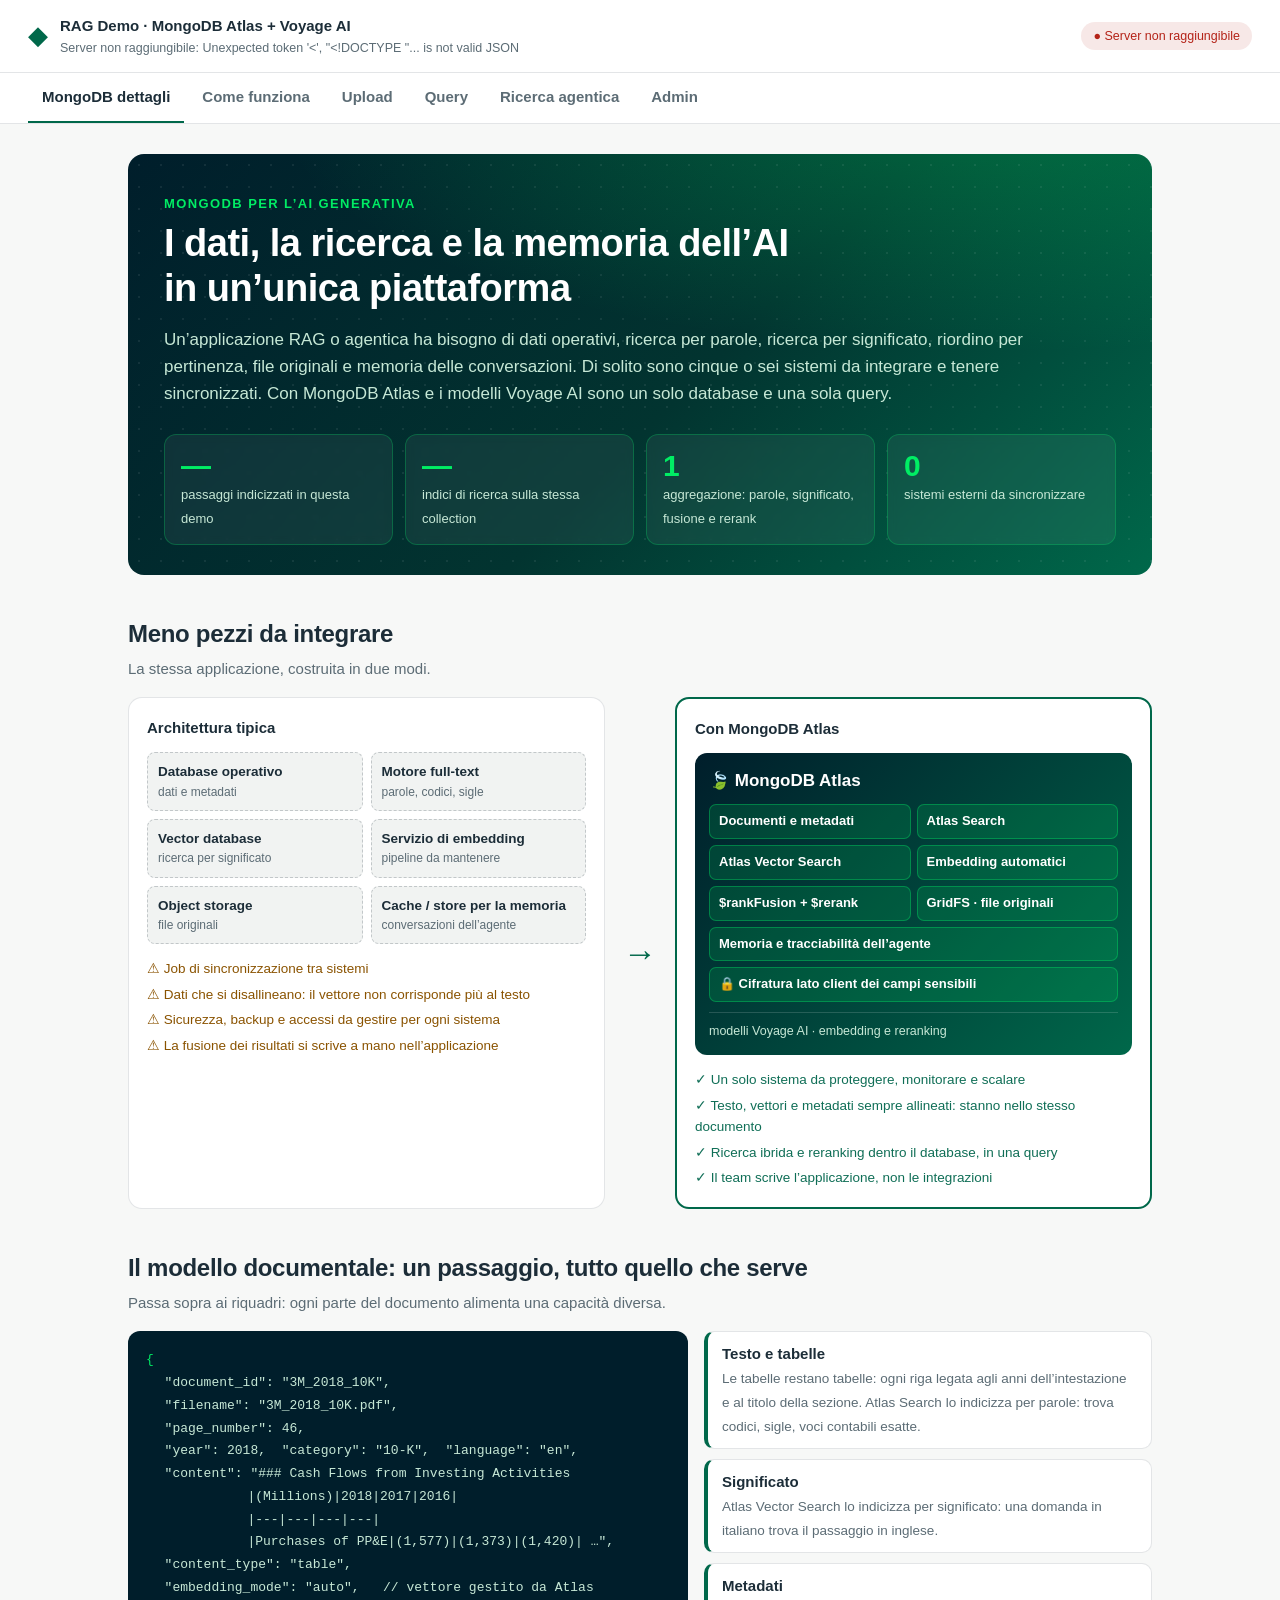
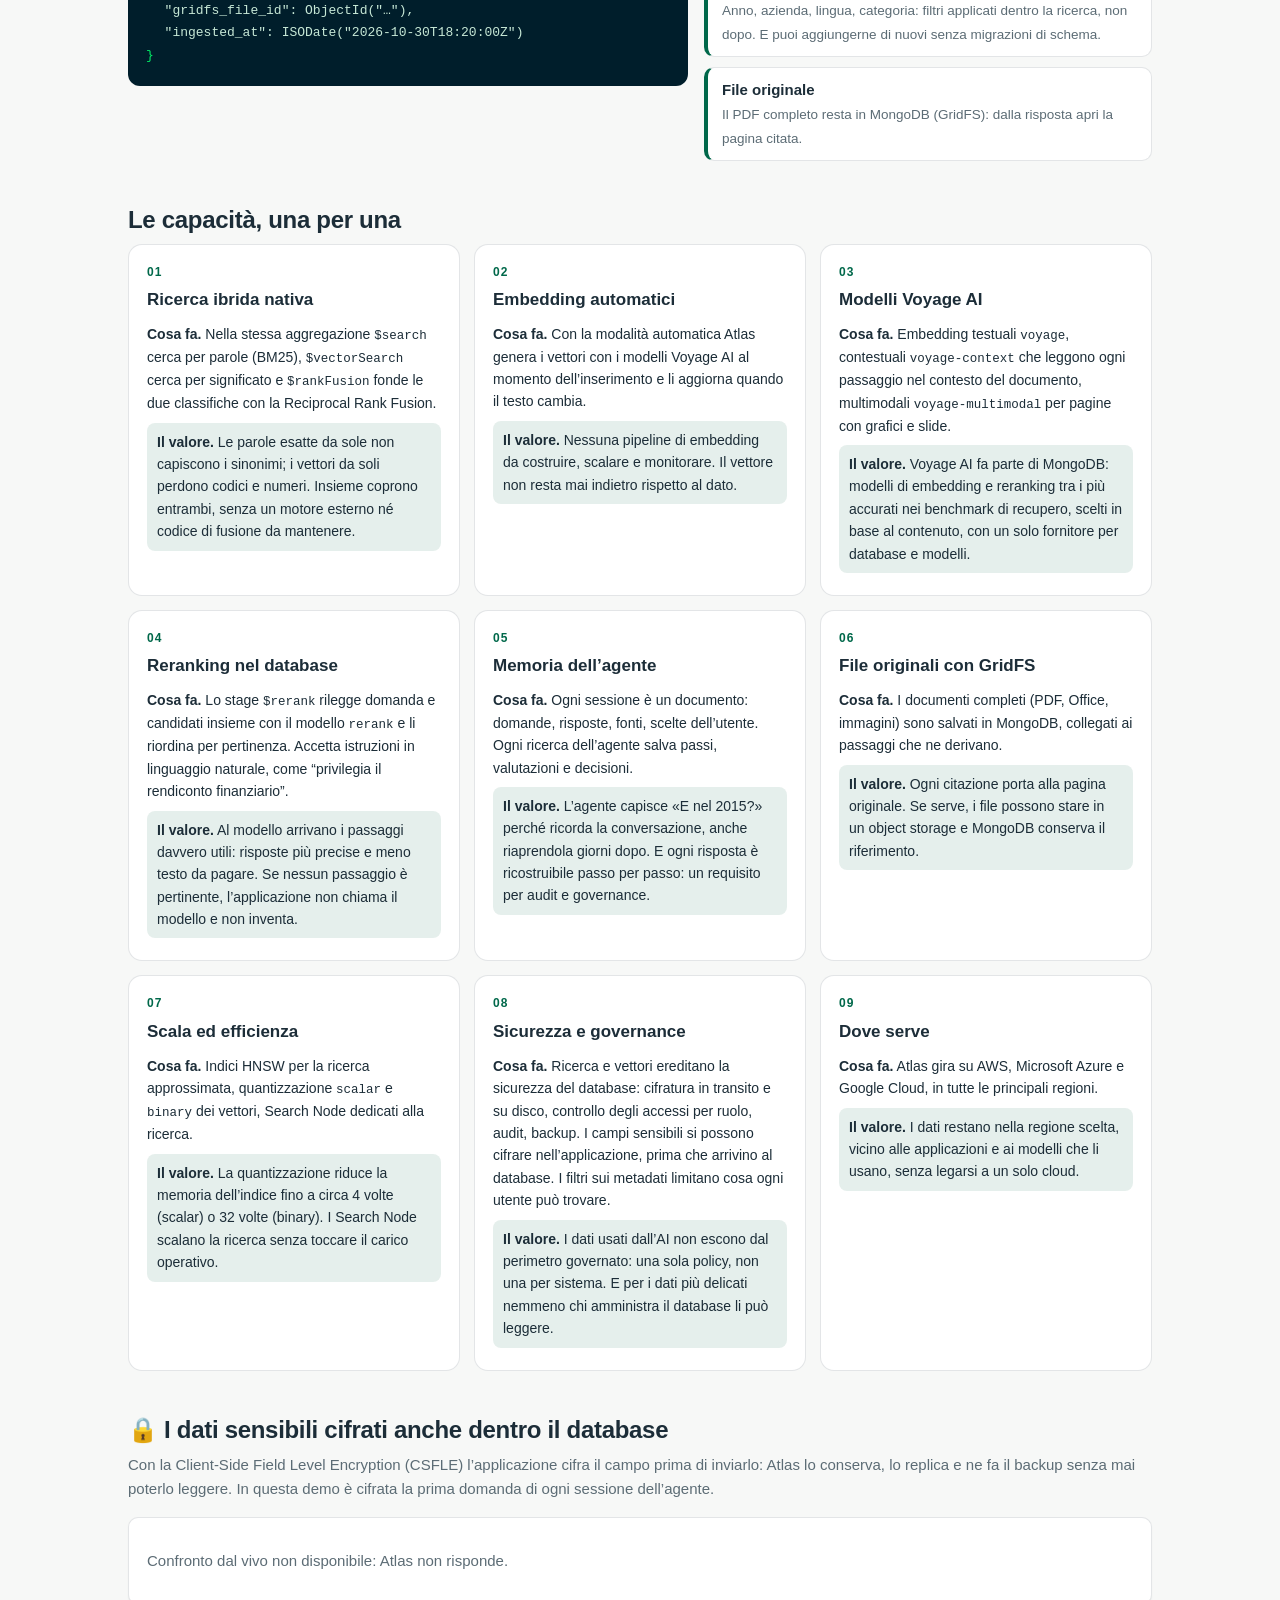
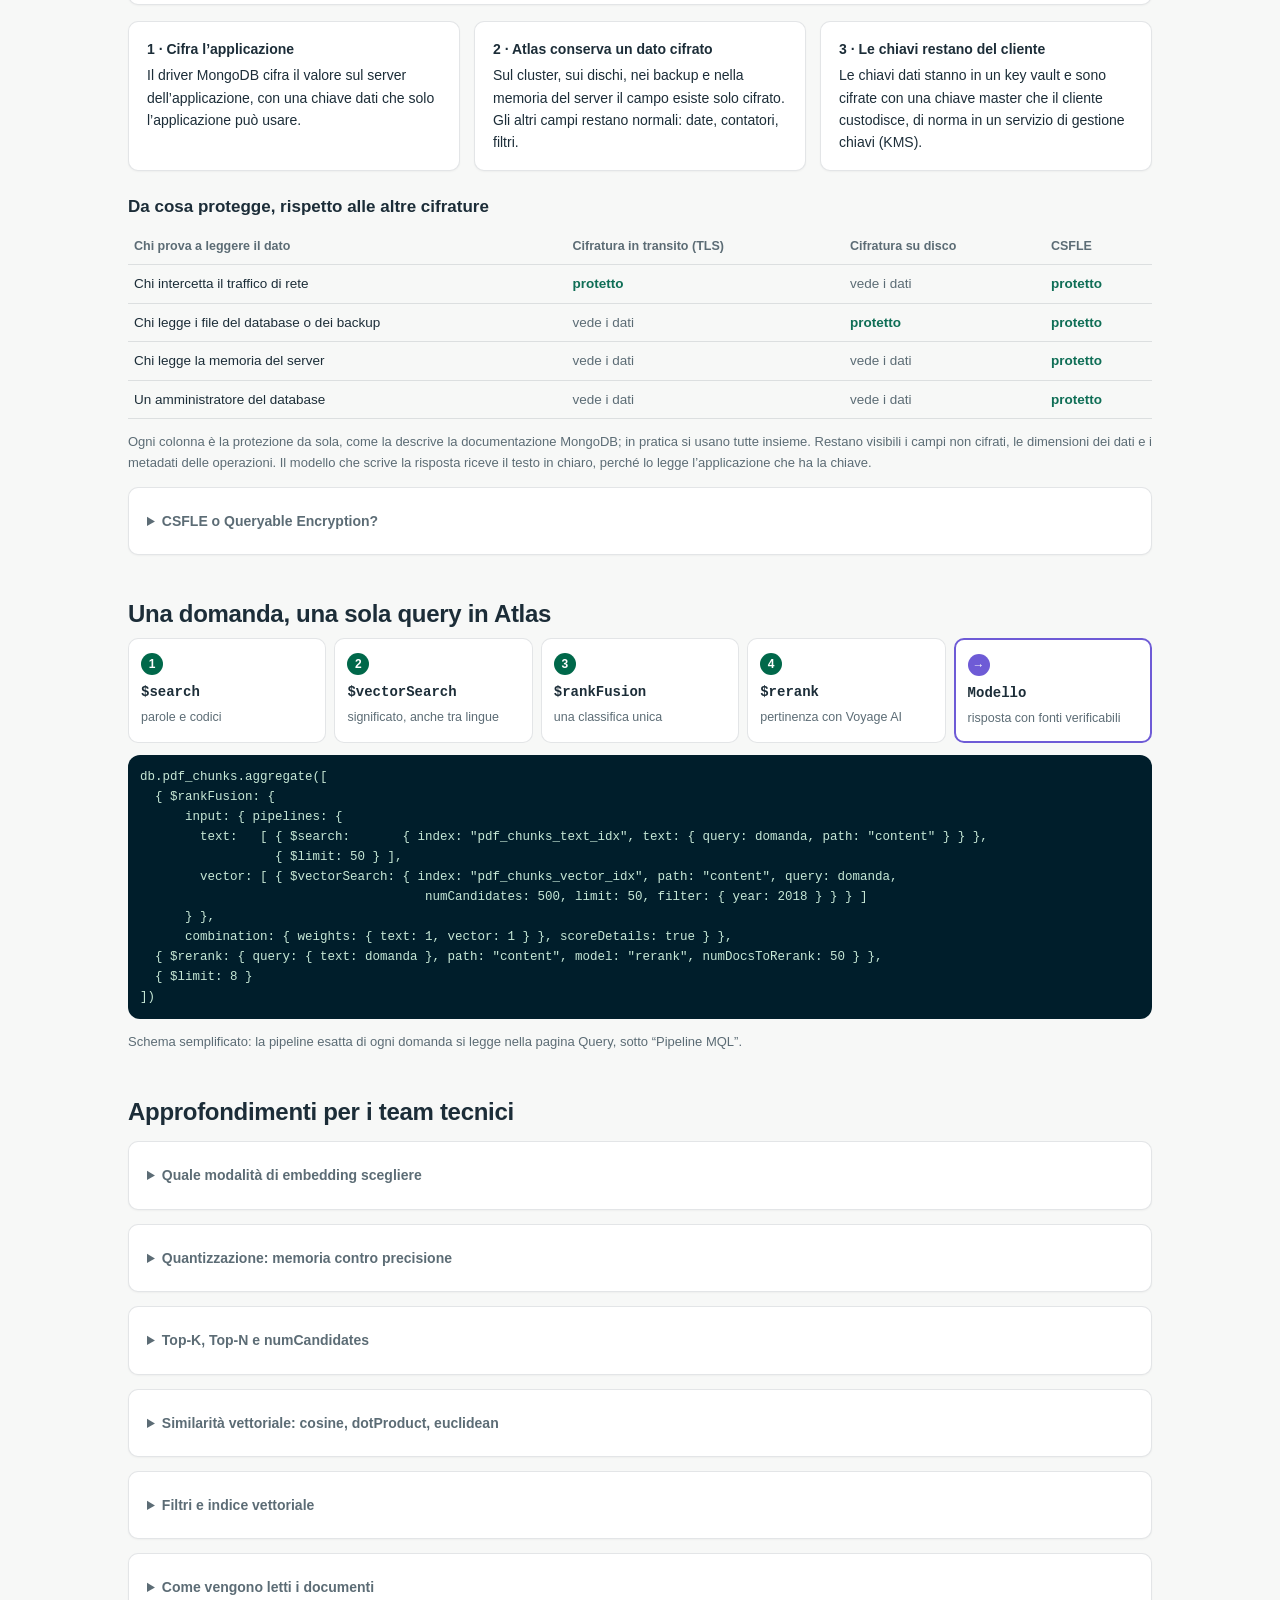
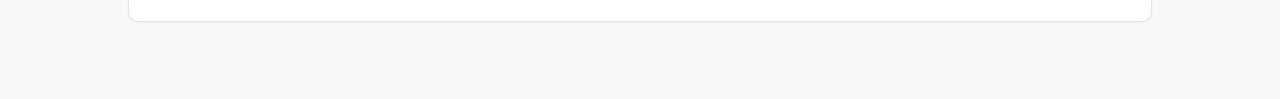
==== commit f3c426e1: "Cifratura lato client (CSFLE) della prima domanda delle sessioni - src/field_encryption.py: CSFLE es" ====
--- a/web/index.html
+++ b/web/index.html
@@ -59,12 +59,14 @@
       <li><b>Ricerca agentica</b>, stessa domanda → trova valori diversi in anni diversi e ti chiede quale anno vuoi.</li>
       <li>Scegli un anno, poi chiedi <b>“E nel 2017?”</b> nella stessa sessione → l’agente usa la conversazione.</li>
       <li><b>“Come si prepara la pizza napoletana?”</b> → i documenti non ne parlano: l’agente non risponde a memoria.</li>
+      <li>Premi <b>🔒 Come lo vede Atlas</b> → la prima domanda della sessione: l’applicazione la legge, in Atlas è un dato cifrato.</li>
     </ol>
     <h2>Perché MongoDB Atlas</h2>
     <div class="grid3">
       <div class="card"><h4>Un solo sistema</h4><p>Passaggi, metadati, vettori, file originali (GridFS) e memoria dell’agente nello stesso database.</p></div>
       <div class="card"><h4>Ricerca ibrida nativa</h4><p>Ricerca testuale e vettoriale fuse con <code>$rankFusion</code> e riordinate con <code>$rerank</code> in un’unica aggregazione.</p></div>
       <div class="card"><h4>Embedding gestiti</h4><p>Con la modalità <code>auto</code> Atlas genera e aggiorna i vettori Voyage direttamente nell’indice.</p></div>
+      <div class="card"><h4>Cifratura lato client</h4><p>La prima domanda di ogni sessione è cifrata dall’applicazione prima di partire (CSFLE): in Atlas e nei backup è un dato illeggibile.</p></div>
     </div>
   </template>
 
@@ -113,6 +115,7 @@
             <span>Documenti e metadati</span><span>Atlas Search</span><span>Atlas Vector Search</span>
             <span>Embedding automatici</span><span>$rankFusion + $rerank</span><span>GridFS · file originali</span>
             <span class="wide">Memoria e tracciabilità dell’agente</span>
+            <span class="wide">🔒 Cifratura lato client dei campi sensibili</span>
           </div>
           <div class="mx-voyage">modelli Voyage AI · embedding e reranking</div>
         </div>
@@ -197,8 +200,8 @@
       <article class="mx-p">
         <div class="mx-p-n">08</div>
         <h3>Sicurezza e governance</h3>
-        <p class="what"><b>Cosa fa.</b> Ricerca e vettori ereditano la sicurezza del database: cifratura, controllo degli accessi per ruolo, audit, backup. I filtri sui metadati limitano cosa ogni utente può trovare.</p>
-        <p class="why"><b>Il valore.</b> I dati usati dall’AI non escono dal perimetro governato: una sola policy, non una per sistema.</p>
+        <p class="what"><b>Cosa fa.</b> Ricerca e vettori ereditano la sicurezza del database: cifratura in transito e su disco, controllo degli accessi per ruolo, audit, backup. I campi sensibili si possono cifrare nell’applicazione, prima che arrivino al database. I filtri sui metadati limitano cosa ogni utente può trovare.</p>
+        <p class="why"><b>Il valore.</b> I dati usati dall’AI non escono dal perimetro governato: una sola policy, non una per sistema. E per i dati più delicati nemmeno chi amministra il database li può leggere.</p>
       </article>
       <article class="mx-p">
         <div class="mx-p-n">09</div>
@@ -207,6 +210,36 @@
         <p class="why"><b>Il valore.</b> I dati restano nella regione scelta, vicino alle applicazioni e ai modelli che li usano, senza legarsi a un solo cloud.</p>
       </article>
     </div>
+
+    <h2 class="mx-h2">🔒 I dati sensibili cifrati anche dentro il database</h2>
+    <p class="muted mx-sub">Con la Client-Side Field Level Encryption (CSFLE) l’applicazione cifra il campo prima di inviarlo:
+      Atlas lo conserva, lo replica e ne fa il backup senza mai poterlo leggere. In questa demo è cifrata la prima domanda di ogni sessione dell’agente.</p>
+    <div class="card cs-card" id="mx-csfle-live"><p class="muted">Lettura dell’ultima sessione da Atlas…</p></div>
+    <div class="grid3 cs-steps">
+      <div class="card"><h4>1 · Cifra l’applicazione</h4><p>Il driver MongoDB cifra il valore sul server dell’applicazione, con una chiave dati che solo l’applicazione può usare.</p></div>
+      <div class="card"><h4>2 · Atlas conserva un dato cifrato</h4><p>Sul cluster, sui dischi, nei backup e nella memoria del server il campo esiste solo cifrato. Gli altri campi restano normali: date, contatori, filtri.</p></div>
+      <div class="card"><h4>3 · Le chiavi restano del cliente</h4><p>Le chiavi dati stanno in un key vault e sono cifrate con una chiave master che il cliente custodisce, di norma in un servizio di gestione chiavi (KMS).</p></div>
+    </div>
+    <h3 class="cs-h3">Da cosa protegge, rispetto alle altre cifrature</h3>
+    <table class="cs-table">
+      <thead><tr><th>Chi prova a leggere il dato</th><th>Cifratura in transito (TLS)</th><th>Cifratura su disco</th><th>CSFLE</th></tr></thead>
+      <tbody>
+        <tr><td>Chi intercetta il traffico di rete</td><td class="y">protetto</td><td class="n">vede i dati</td><td class="y">protetto</td></tr>
+        <tr><td>Chi legge i file del database o dei backup</td><td class="n">vede i dati</td><td class="y">protetto</td><td class="y">protetto</td></tr>
+        <tr><td>Chi legge la memoria del server</td><td class="n">vede i dati</td><td class="n">vede i dati</td><td class="y">protetto</td></tr>
+        <tr><td>Un amministratore del database</td><td class="n">vede i dati</td><td class="n">vede i dati</td><td class="y">protetto</td></tr>
+      </tbody>
+    </table>
+    <p class="small muted">Ogni colonna è la protezione da sola, come la descrive la documentazione MongoDB; in pratica si usano tutte insieme. Restano visibili
+      i campi non cifrati, le dimensioni dei dati e i metadati delle operazioni. Il modello che scrive la risposta riceve il testo in chiaro, perché lo legge l’applicazione che ha la chiave.</p>
+    <details class="card mx-acc"><summary>CSFLE o Queryable Encryption?</summary>
+      <table><thead><tr><th></th><th>CSFLE</th><th>Queryable Encryption</th></tr></thead><tbody>
+        <tr><td>Ricerche sul campo cifrato</td><td>Uguaglianza, solo con l’algoritmo deterministico</td><td>Uguaglianza e intervalli, con cifratura casuale</td></tr>
+        <tr><td>Dove si dichiara</td><td>Nell’applicazione, campo per campo</td><td>Nella collection, quando la si crea</td></tr>
+        <tr><td>Scelta di questa demo</td><td>Sì: sulla prima domanda non si cercano valori e la collection esiste già</td><td>Adatta quando bisogna cercare su dati cifrati, come un codice fiscale</td></tr>
+      </tbody></table>
+      <p class="small muted">Le due tecniche non si usano sulla stessa collection.</p>
+    </details>
 
     <h2 class="mx-h2">Una domanda, una sola query in Atlas</h2>
     <div class="mx-pipe">
--- a/web/style.css
+++ b/web/style.css
@@ -291,3 +291,59 @@
 /* ─── Architettura (Archify) ─────────────────────────────────────── */
 .arch-head { display: flex; align-items: baseline; justify-content: space-between; gap: 12px; }
 .arch-frame { width: 100%; height: 1000px; border: 1px solid var(--border); border-radius: 14px; background: var(--surface); }
+
+/* ─── Cifratura lato client (CSFLE): app con la chiave ↔ Atlas senza ─ */
+.cs-card { margin: 12px 0 16px; }
+.cs-compare { display: grid; grid-template-columns: 1fr auto 1fr; gap: 14px; align-items: stretch; margin-top: 12px; }
+.cs-col { border-radius: 12px; padding: 14px 16px; min-width: 0; }
+.cs-app { background: var(--ok-bg); border: 1px solid rgba(15, 110, 86, .25); }
+.cs-atlas { background: #001e2b; color: #c6e8d6; }
+.cs-head { font-weight: 700; font-size: 14px; margin-bottom: 10px; }
+.cs-atlas .cs-head { color: #00ed64; }
+.cs-field { font-family: var(--mono); font-size: 12px; opacity: .7; }
+.cs-plain { font-size: 16px; font-weight: 600; margin: 2px 0 12px; overflow-wrap: anywhere; }
+.cs-bin { font-family: var(--mono); font-size: 13px; color: #00ed64; margin: 4px 0 4px; }
+.cs-b64 { display: block; font-size: 12px; color: #9fb7ad; background: rgba(255,255,255,.06); border-radius: 6px; padding: 6px 8px; margin-bottom: 12px; overflow-wrap: anywhere; }
+.cs-meta { font-size: 12.5px; opacity: .85; }
+.cs-meta span { font-family: var(--mono); opacity: .7; margin-right: 6px; }
+.cs-warn { color: var(--warn); margin: 4px 0 12px; }
+.cs-atlas .cs-warn { color: #fac775; }
+.cs-arrow { align-self: center; font-size: 22px; color: var(--muted); }
+.cs-foot { margin: 10px 0 0; }
+.cs-live-tag { font-size: 12px; font-weight: 600; color: var(--accent); }
+.cs-steps { margin-top: 14px; }
+.cs-steps p { font-size: 14px; margin: 0; }
+.cs-h3 { margin: 22px 0 8px; font-size: 17px; }
+.cs-table td.y { color: var(--ok); font-weight: 600; }
+.cs-table td.n { color: var(--muted); }
+@media (max-width: 760px) { .cs-compare { grid-template-columns: 1fr; } .cs-arrow { transform: rotate(90deg); justify-self: center; } }
+/* Percorso del dato e documento JSON (stile Compass) */
+.cs-flow { display: grid; grid-template-columns: repeat(4, 1fr); gap: 8px; margin: 12px 0 4px; }
+.cs-flow > div { background: var(--surface-2); border-radius: 10px; padding: 10px 12px; position: relative; }
+.cs-flow > div:not(:last-child)::after { content: "→"; position: absolute; right: -9px; top: 50%; transform: translateY(-50%); color: var(--muted); font-size: 14px; }
+.cs-flow b { display: block; font-size: 13.5px; margin-bottom: 2px; }
+.cs-flow span { font-size: 12.5px; color: var(--muted); }
+.cs-flow .cs-step-key { background: var(--ok-bg); }
+.cs-flow .cs-step-db { background: #001e2b; color: #c6e8d6; }
+.cs-flow .cs-step-db span { color: #9fb7ad; }
+.cs-json { margin: 0; font-size: 12.5px; line-height: 1.7; white-space: pre-wrap; overflow-wrap: anywhere; border: 0; border-radius: 8px; padding: 12px 14px; background: rgba(255,255,255,.04); color: #c6e8d6; }
+.cs-json.light { background: var(--surface); color: var(--text); border: 1px solid var(--border); }
+.cs-json .j-k { color: #7cc7ff; }
+.cs-json.light .j-k { color: #0b5cad; }
+.cs-json .j-s { color: #f5c97a; }
+.cs-json.light .j-s { color: #9a4d00; }
+.cs-json .j-n, .cs-json .j-d { color: #b9a6ff; }
+.cs-json.light .j-n, .cs-json.light .j-d { color: #5b3fc4; }
+.cs-json .j-c { opacity: .55; }
+.cs-json .j-b { color: #00ed64; }
+.cs-json .j-hl { display: block; background: rgba(0,237,100,.16); outline: 1px solid rgba(0,237,100,.45); border-radius: 5px; padding: 3px 8px 3px 14px; margin: 2px -4px; }
+.cs-json.light .j-hl { background: rgba(15,110,86,.12); outline-color: rgba(15,110,86,.4); }
+.cs-json .j-hl.warn { background: rgba(239,159,39,.18); outline-color: rgba(239,159,39,.5); }
+.cs-note { font-size: 12.5px; margin: 10px 0 0; opacity: .85; }
+.cs-compare .cs-arrow { font-size: 20px; }
+@media (max-width: 900px) { .cs-flow { grid-template-columns: 1fr 1fr; } .cs-flow > div::after { display: none; } }
+@media (prefers-color-scheme: dark) {
+  .cs-json.light .j-k { color: #7cc7ff; } .cs-json.light .j-s { color: #f5c97a; }
+  .cs-json.light .j-n, .cs-json.light .j-d { color: #b9a6ff; }
+  .cs-json.light .j-hl { background: rgba(0,237,100,.12); outline-color: rgba(0,237,100,.4); }
+}
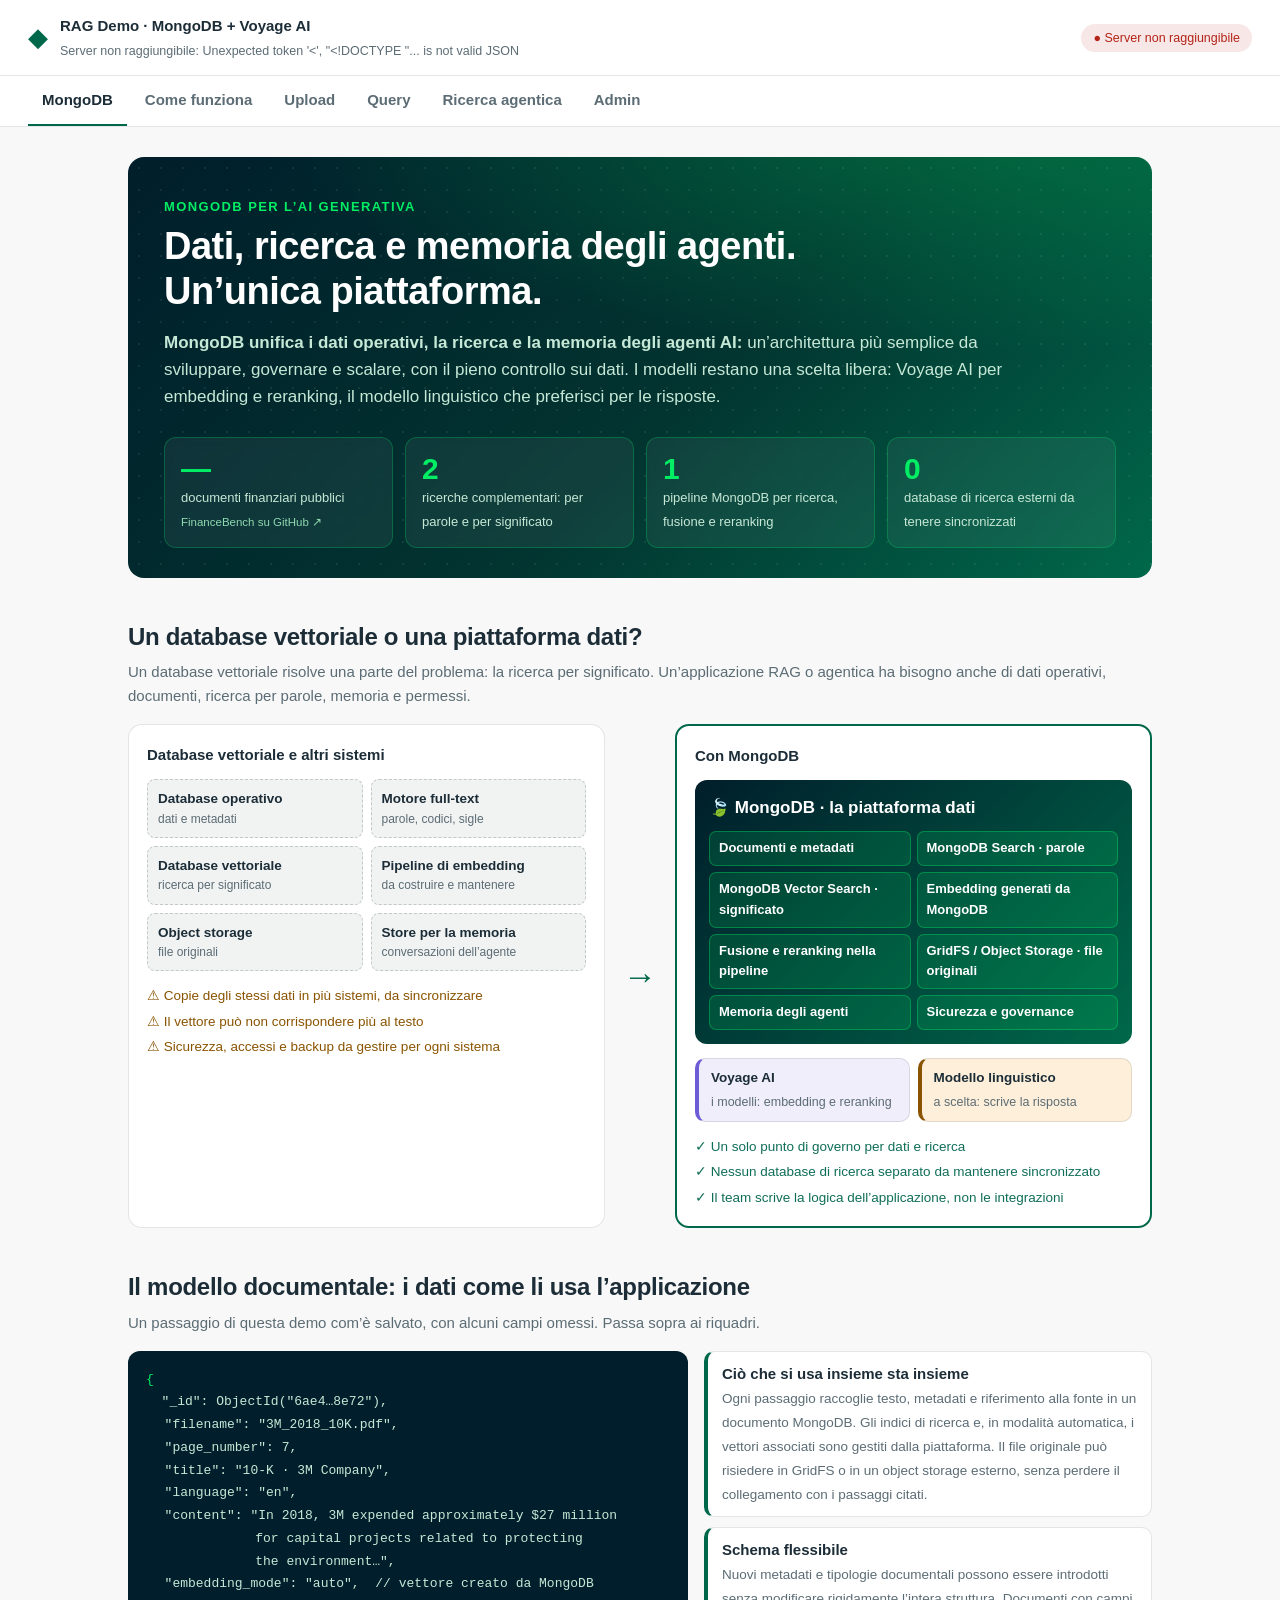
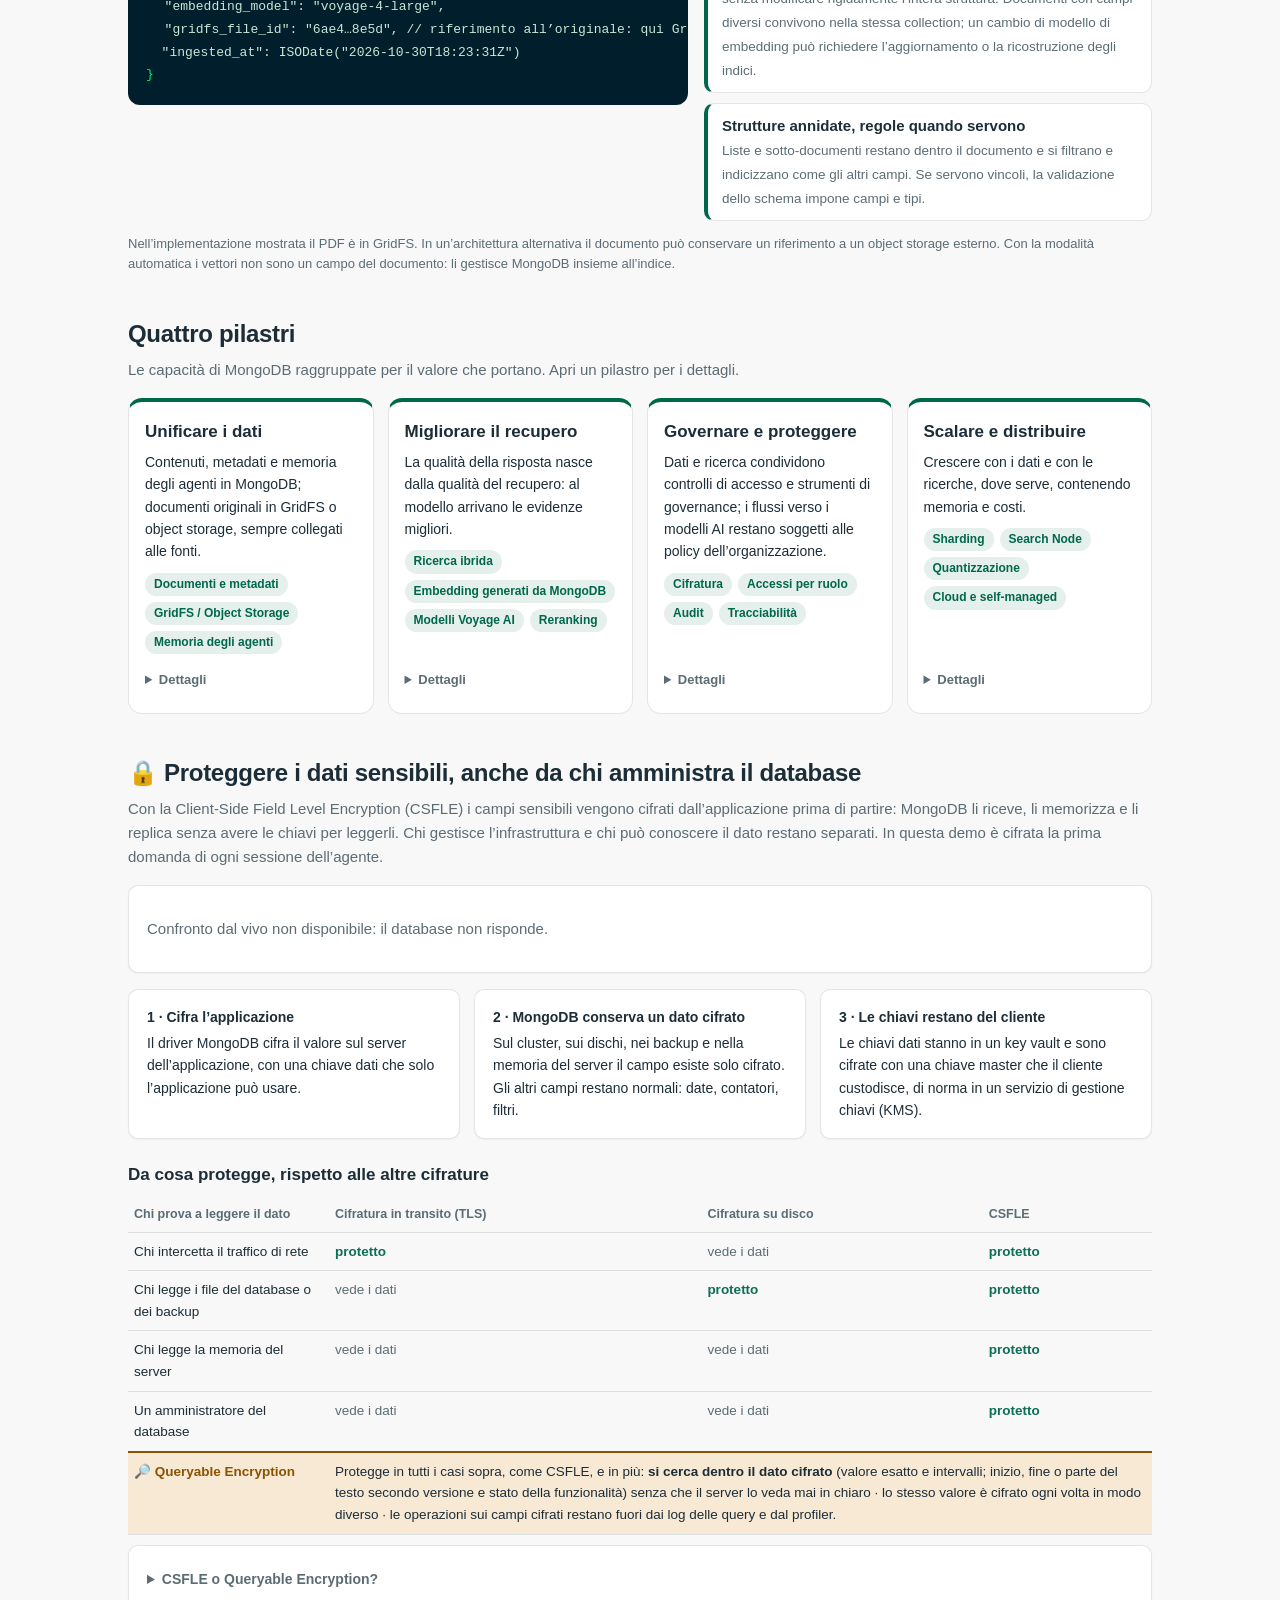
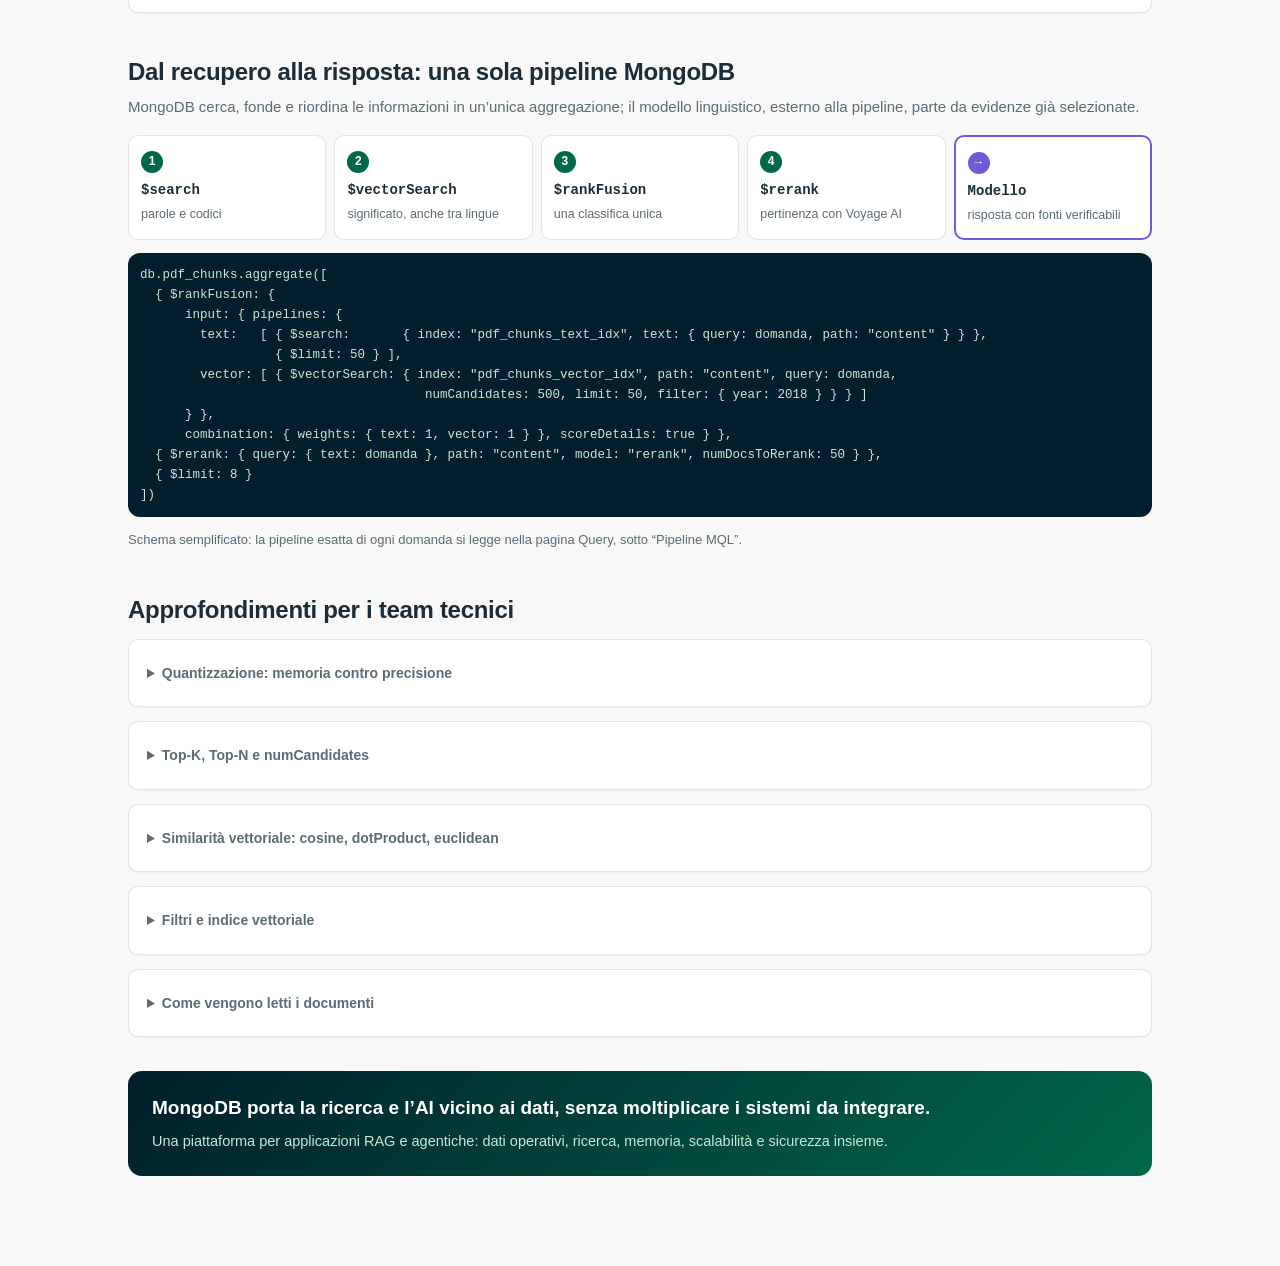
==== commit dc37cdcd: "Testi delle pagine, agente più affidabile, ricerca per modalità e chunking configurabile - Pagine ri" ====
--- a/web/index.html
+++ b/web/index.html
@@ -3,7 +3,7 @@
 <head>
   <meta charset="utf-8">
   <meta name="viewport" content="width=device-width, initial-scale=1">
-  <title>RAG Demo · MongoDB Atlas</title>
+  <title>RAG Demo · MongoDB</title>
   <link rel="stylesheet" href="/web/style.css">
 </head>
 <body>
@@ -11,7 +11,7 @@
     <div class="brand">
       <span class="logo" aria-hidden="true">◆</span>
       <div>
-        <div class="brand-title">RAG Demo · MongoDB Atlas + Voyage AI</div>
+        <div class="brand-title">RAG Demo · MongoDB + Voyage AI</div>
         <div class="brand-meta" id="meta">Connessione in corso…</div>
       </div>
     </div>
@@ -20,7 +20,7 @@
   <div id="health" class="health-panel" hidden></div>
 
   <nav class="tabs" id="tabs">
-    <a href="#mongodb" data-page="mongodb">MongoDB dettagli</a>
+    <a href="#mongodb" data-page="mongodb">MongoDB</a>
     <a href="#come" data-page="come">Come funziona</a>
     <a href="#upload" data-page="upload">Upload</a>
     <a href="#query" data-page="query">Query</a>
@@ -32,192 +32,263 @@
 
   <template id="tpl-come">
     <section class="hero">
-      <h1>Dai documenti a una risposta verificabile</h1>
-      <p class="lead">I documenti vengono spezzati in passaggi e indicizzati in MongoDB Atlas. A ogni domanda Atlas
-        cerca per parole e per significato nella stessa pipeline, fonde le classifiche e le riordina con il reranker
-        di Voyage AI. Il modello scrive la risposta citando solo quei passaggi.</p>
-    </section>
-    <div class="arch-head"><h2>L’architettura della demo</h2>
-      <a href="/web/architettura.html" target="_blank" class="small">Apri a tutto schermo ↗</a></div>
-    <p class="muted small" style="margin-top:0">Ricavata dal codice dell’applicazione. Passa sopra a un componente per vedere cosa fa; usa “Percorso” per seguire una domanda, il caricamento o la memoria dell’agente.</p>
-    <iframe class="arch-frame" src="/web/architettura.html" title="Architettura della demo" loading="lazy"></iframe>
-    <div class="grid2">
-      <div class="card">
-        <h3>Query · la RAG classica</h3>
-        <p>Una ricerca, una risposta. Mostra passo per passo cosa fa Atlas: i due motori, la fusione delle
-          classifiche, il reranking e quali passaggi arrivano al modello.</p>
-      </div>
-      <div class="card">
-        <h3>Ricerca agentica · controlla prima di rispondere</h3>
-        <p>L’agente cerca, verifica che le prove coprano ogni dato richiesto, cerca di nuovo ciò che manca, chiede
-          quando i documenti danno valori diversi per anni diversi e non risponde a memoria.</p>
-      </div>
-    </div>
+      <h1>Dai documenti alla conoscenza, fino a risposte verificabili</h1>
+      <p class="lead">Documenti di formati diversi diventano una base di conoscenza che si interroga in linguaggio naturale.
+        A ogni domanda il sistema cerca per parole e per significato, unisce i risultati, li riordina con Voyage AI e
+        il modello risponde citando le fonti originali.</p>
+    </section>
+    <div class="platform-msg">
+      <b>MongoDB non è solo il database che alimenta il RAG.</b> È la piattaforma su cui convergono dati, metadati,
+      ricerca testuale e ricerca semantica, e da cui l’agente prende gli strumenti per recuperare e usare la conoscenza:
+      niente motori di ricerca separati da sincronizzare.
+    </div>
+
+    <h2>Tre percorsi, un’unica piattaforma</h2>
+    <p class="muted small" style="margin-top:0">Verde: avviene dentro MongoDB · viola: modelli Voyage AI · arancione: il modello che scrive la risposta.</p>
+
+    <section class="flow flow-main">
+      <div class="flow-name"><b>1 · La domanda</b><span>pagina Query · la qualità della risposta nasce dalla qualità del recupero</span></div>
+      <div class="flow-row">
+        <div class="fs"><b>Domanda</b><span>in linguaggio naturale, con filtri facoltativi</span></div>
+        <div class="fa">→</div>
+        <div class="fs-pair">
+          <div class="fs db"><b>Per parole</b><span><code>$search</code></span></div>
+          <div class="fs db"><b>Per significato</b><span><code>$vectorSearch</code></span></div>
+        </div>
+        <div class="fa">→</div>
+        <div class="fs db"><b>Rank Fusion</b><span><code>$rankFusion</code></span></div>
+        <div class="fa">→</div>
+        <div class="fs vo"><b>Reranking</b><span><code>$rerank</code> con Voyage AI</span></div>
+        <div class="fa">→</div>
+        <div class="fs llm"><b>Risposta</b><span>con le fonti citate</span></div>
+      </div>
+      <div class="why-grid">
+        <div class="why-x db"><b>Ricerca ibrida</b><span>Le parole trovano codici, sigle e nomi esatti; i vettori trovano lo stesso concetto detto in altro modo, anche in un’altra lingua. Da sole sbagliano in modi diversi: insieme si coprono a vicenda.</span></div>
+        <div class="why-x db"><b>Rank Fusion</b><span>Le due classifiche diventano una sola, per posizione: un chunk in alto in entrambe sale. Lo fa MongoDB nella stessa aggregazione, senza codice di fusione nell’applicazione.</span></div>
+        <div class="why-x vo"><b>Reranking</b><span>Il reranker rilegge domanda e candidati insieme e mette in cima quelli che rispondono davvero. Al modello arrivano pochi chunk, i migliori: risposte più precise e meno testo da pagare.</span></div>
+        <div class="why-x llm"><b>Risposta verificabile</b><span>Il modello genera una risposta basata sui passaggi selezionati e li cita. La demo prevede controlli di riscontro sui valori; quando il recupero non supera la soglia di pertinenza, può evitare la chiamata al modello.</span></div>
+      </div>
+    </section>
+
+    <section class="flow flow-main">
+      <div class="flow-name"><b>2 · La ricerca agentica</b><span>controlla prima di rispondere</span></div>
+      <div class="flow-row">
+        <div class="fs db"><b>Domanda e memoria</b><span>capisce le domande che si riferiscono a quelle precedenti</span></div>
+        <div class="fa">→</div>
+        <div class="fs db"><b>Cerca</b><span>la stessa ricerca ibrida, dentro MongoDB</span></div>
+        <div class="fa">→</div>
+        <div class="fs llm"><b>Verifica le evidenze</b><span>dato per dato; il valore deve comparire nel chunk indicato</span></div>
+        <div class="fa">→</div>
+        <div class="fs-pair">
+          <div class="fs alt"><b>↺ Manca un dato</b><span>nuova ricerca solo su quello</span></div>
+          <div class="fs alt"><b>? Dato ambiguo</b><span>valori diversi in periodi diversi: chiede quale</span></div>
+        </div>
+        <div class="fa">→</div>
+        <div class="fs llm"><b>Risposta</b><span>con fonti verificate, dichiarando ciò che non ha trovato</span></div>
+        <div class="fa">→</div>
+        <div class="fs db"><b>Memoria</b><span>passi e decisioni salvati; prima domanda cifrata 🔒</span></div>
+      </div>
+      <p class="flow-note">Ogni passo resta in MongoDB: la risposta si ricostruisce dalla domanda alle fonti, un requisito per audit e governance.</p>
+    </section>
+
+    <section class="flow">
+      <div class="flow-name"><b>3 · Il caricamento</b><span>pagina Upload · come si costruisce la conoscenza</span></div>
+      <div class="flow-row">
+        <div class="fs"><b>Documenti</b><span>PDF, Word, PowerPoint, Excel</span></div>
+        <div class="fa">→</div>
+        <div class="fs"><b>Estrazione del testo</b><span>titoli, paragrafi e tabelle con le colonne; OCR sulle pagine scansionate</span></div>
+        <div class="fa">→</div>
+        <div class="fs"><b>Chunking</b><span>chunk di circa 512 token entro la pagina; una tabella non si spezza a metà riga</span></div>
+        <div class="fa">→</div>
+        <div class="fs db"><b>MongoDB</b><span>ogni chunk diventa un documento MongoDB con metadati e riferimento alla fonte; l’originale può stare in GridFS o object storage</span></div>
+        <div class="fa">→</div>
+        <div class="fs vo"><b>Vettori Voyage AI</b><span>secondo la strategia scelta, qui sotto</span></div>
+      </div>
+      <h3 class="modes-title">Quattro strategie di indicizzazione</h3>
+      <div class="modes">
+        <div class="mode-x"><code class="mode-b">auto</code>
+          <p><b>Semplicità.</b> MongoDB genera e aggiorna i vettori con <code data-model="embed">voyage</code>.</p>
+          <ul class="mode-pro"><li><b>Semplice:</b> nessun codice di embedding da scrivere e mantenere</li>
+            <li><b>Sempre allineato:</b> inserimenti e modifiche aggiornano i vettori nell’indice</li>
+            <li><b>Query in testo:</b> MongoDB calcola anche il vettore della domanda</li></ul></div>
+        <div class="mode-x"><code class="mode-b">manual</code>
+          <p><b>Controllo.</b> L’applicazione divide il testo, calcola i vettori con Voyage AI e li salva in MongoDB.</p>
+          <ul class="mode-pro"><li><b>Scelta del modello:</b> generale o di dominio (finanza, legale, codice) e numero di dimensioni del vettore</li>
+            <li><b>Chunking su misura:</b> strategia, dimensione e sovrapposizione decise dall’applicazione</li>
+            <li><b>Vettori nel documento:</b> si leggono, si riusano e si confrontano come gli altri campi</li></ul></div>
+        <div class="mode-x"><code class="mode-b">context</code>
+          <p><b>Il contesto del documento.</b> <code data-model="context">voyage-context</code> rappresenta ogni chunk insieme al resto del documento.</p>
+          <ul class="mode-pro"><li><b>Passaggi meno ambigui:</b> una frase come «i ricavi sono cresciuti» porta con sé azienda e anno del documento</li>
+            <li><b>Adatto a</b> contratti, normative, manuali; in questa demo documenti fino a circa 32.000 token</li></ul></div>
+        <div class="mode-x"><code class="mode-b">multimodal</code>
+          <p><b>Oltre il testo.</b> <code data-model="multimodal">voyage-multimodal</code> mette immagine e testo della pagina nello stesso vettore.</p>
+          <ul class="mode-pro"><li><b>Si trova anche ciò che è solo visivo:</b> grafici, schemi, slide, scansioni</li>
+            <li><b>Una pagina, un passaggio:</b> reranker e modello leggono poi il testo della pagina</li></ul></div>
+      </div>
+      <p class="flow-note">Una sola base di conoscenza, diverse rappresentazioni: cambia come l’informazione viene rappresentata e recuperata, non l’architettura. Lo stesso documento si può caricare in più modalità; in Query e Ricerca agentica scegli dove cercare, anche in tutte insieme, per confrontarle.</p>
+      <details class="vy-more">
+        <summary>I modelli Voyage AI disponibili</summary>
+        <div class="vy-grid">
+          <div class="vy"><b>Generali · serie 4</b><span><code>voyage-4-large</code> massima qualità, <code>voyage-4</code> equilibrio, <code>voyage-4-lite</code> latenza e costo, <code>voyage-4-nano</code> a pesi aperti. Multilingue; i vettori della serie 4 sono compatibili tra loro.</span></div>
+          <div class="vy"><b>Di dominio</b><span><code>voyage-finance-2</code> per documenti finanziari, <code>voyage-law-2</code> per testi legali, <code>voyage-code-4</code> per codice e documentazione tecnica.</span></div>
+          <div class="vy"><b>Contestuale</b><span><code>voyage-context-4</code>: ogni chunk rappresentato insieme al resto del documento, senza cambiare il chunking.</span></div>
+          <div class="vy"><b>Multimodale</b><span><code>voyage-multimodal-3.5</code>: testo e immagini nello stesso input, anche video. Screenshot di PDF e slide senza estrarre il testo.</span></div>
+          <div class="vy"><b>Reranker</b><span><code>rerank-3</code> massima accuratezza, <code>rerank-3-lite</code> latenza e costo.</span></div>
+          <div class="vy"><b>Dimensioni e formato</b><span>Da 256 a 2048 dimensioni, formati compatti int8 e binario: meno memoria, scegliendo quanto cedere in precisione.</span></div>
+        </div>
+        <p class="flow-note">In questa demo: <code data-model="embed">voyage</code> per i vettori, <code data-model="rerank">rerank</code> per il riordino. Il modello si cambia nella configurazione.</p>
+      </details>
+    </section>
+
     <h2>Percorso consigliato per la demo</h2>
     <ol class="steps-list">
       <li><b>Query</b> · “Dove si trovano gli stabilimenti produttivi di 3M?” → risponde con un anno solo, quello che il reranker mette in cima.</li>
       <li><b>Ricerca agentica</b>, stessa domanda → trova valori diversi in anni diversi e ti chiede quale anno vuoi.</li>
       <li>Scegli un anno, poi chiedi <b>“E nel 2017?”</b> nella stessa sessione → l’agente usa la conversazione.</li>
       <li><b>“Come si prepara la pizza napoletana?”</b> → i documenti non ne parlano: l’agente non risponde a memoria.</li>
-      <li>Premi <b>🔒 Come lo vede Atlas</b> → la prima domanda della sessione: l’applicazione la legge, in Atlas è un dato cifrato.</li>
+      <li>Premi <b>🔒 Come MongoDB conserva i dati</b> → la prima domanda della sessione: l’applicazione la legge, nel database è un dato cifrato.</li>
     </ol>
-    <h2>Perché MongoDB Atlas</h2>
-    <div class="grid3">
-      <div class="card"><h4>Un solo sistema</h4><p>Passaggi, metadati, vettori, file originali (GridFS) e memoria dell’agente nello stesso database.</p></div>
-      <div class="card"><h4>Ricerca ibrida nativa</h4><p>Ricerca testuale e vettoriale fuse con <code>$rankFusion</code> e riordinate con <code>$rerank</code> in un’unica aggregazione.</p></div>
-      <div class="card"><h4>Embedding gestiti</h4><p>Con la modalità <code>auto</code> Atlas genera e aggiorna i vettori Voyage direttamente nell’indice.</p></div>
-      <div class="card"><h4>Cifratura lato client</h4><p>La prima domanda di ogni sessione è cifrata dall’applicazione prima di partire (CSFLE): in Atlas e nei backup è un dato illeggibile.</p></div>
-    </div>
   </template>
 
 
   <template id="tpl-mongo">
     <section class="mx-hero">
       <div class="mx-eyebrow">MongoDB per l’AI generativa</div>
-      <h1>I dati, la ricerca e la memoria dell’AI<br>in un’unica piattaforma</h1>
-      <p class="mx-lead">Un’applicazione RAG o agentica ha bisogno di dati operativi, ricerca per parole, ricerca per significato,
-        riordino per pertinenza, file originali e memoria delle conversazioni. Di solito sono cinque o sei sistemi da integrare e
-        tenere sincronizzati. Con MongoDB Atlas e i modelli Voyage AI sono un solo database e una sola query.</p>
+      <h1>Dati, ricerca e memoria degli agenti.<br>Un’unica piattaforma.</h1>
+      <p class="mx-lead"><b>MongoDB unifica i dati operativi, la ricerca e la memoria degli agenti AI:</b> un’architettura
+        più semplice da sviluppare, governare e scalare, con il pieno controllo sui dati. I modelli restano una scelta libera:
+        Voyage AI per embedding e reranking, il modello linguistico che preferisci per le risposte.</p>
       <div class="mx-stats" id="mx-stats">
-        <div><b data-stat="chunks">—</b><span>passaggi indicizzati in questa demo</span></div>
-        <div><b data-stat="indexes">—</b><span>indici di ricerca sulla stessa collection</span></div>
-        <div><b>1</b><span>aggregazione: parole, significato, fusione e rerank</span></div>
-        <div><b>0</b><span>sistemi esterni da sincronizzare</span></div>
-      </div>
-    </section>
-
-    <h2 class="mx-h2">Meno pezzi da integrare</h2>
-    <p class="muted mx-sub">La stessa applicazione, costruita in due modi.</p>
+        <div><b data-stat="documents">—</b><span>documenti finanziari pubblici</span><a class="mx-src" href="https://github.com/patronus-ai/financebench" target="_blank" rel="noopener noreferrer">FinanceBench su GitHub ↗</a></div>
+        <div><b>2</b><span>ricerche complementari: per parole e per significato</span></div>
+        <div><b>1</b><span>pipeline MongoDB per ricerca, fusione e reranking</span></div>
+        <div><b>0</b><span>database di ricerca esterni da tenere sincronizzati</span></div>
+      </div>
+    </section>
+
+    <h2 class="mx-h2">Un database vettoriale o una piattaforma dati?</h2>
+    <p class="muted mx-sub">Un database vettoriale risolve una parte del problema: la ricerca per significato. Un’applicazione RAG o
+      agentica ha bisogno anche di dati operativi, documenti, ricerca per parole, memoria e permessi.</p>
     <div class="mx-arch">
       <div class="mx-arch-col">
-        <div class="mx-arch-title">Architettura tipica</div>
+        <div class="mx-arch-title">Database vettoriale e altri sistemi</div>
         <div class="mx-stack">
           <div class="mx-sys">Database operativo<span>dati e metadati</span></div>
           <div class="mx-sys">Motore full-text<span>parole, codici, sigle</span></div>
-          <div class="mx-sys">Vector database<span>ricerca per significato</span></div>
-          <div class="mx-sys">Servizio di embedding<span>pipeline da mantenere</span></div>
+          <div class="mx-sys">Database vettoriale<span>ricerca per significato</span></div>
+          <div class="mx-sys">Pipeline di embedding<span>da costruire e mantenere</span></div>
           <div class="mx-sys">Object storage<span>file originali</span></div>
-          <div class="mx-sys">Cache / store per la memoria<span>conversazioni dell’agente</span></div>
+          <div class="mx-sys">Store per la memoria<span>conversazioni dell’agente</span></div>
         </div>
         <div class="mx-pain">
-          <div>⚠ Job di sincronizzazione tra sistemi</div>
-          <div>⚠ Dati che si disallineano: il vettore non corrisponde più al testo</div>
-          <div>⚠ Sicurezza, backup e accessi da gestire per ogni sistema</div>
-          <div>⚠ La fusione dei risultati si scrive a mano nell’applicazione</div>
+          <div>⚠ Copie degli stessi dati in più sistemi, da sincronizzare</div>
+          <div>⚠ Il vettore può non corrispondere più al testo</div>
+          <div>⚠ Sicurezza, accessi e backup da gestire per ogni sistema</div>
         </div>
       </div>
       <div class="mx-arch-vs">→</div>
       <div class="mx-arch-col mx-good">
-        <div class="mx-arch-title">Con MongoDB Atlas</div>
+        <div class="mx-arch-title">Con MongoDB</div>
         <div class="mx-atlas">
-          <div class="mx-atlas-name">MongoDB Atlas</div>
+          <div class="mx-atlas-name">MongoDB · la piattaforma dati</div>
           <div class="mx-atlas-grid">
-            <span>Documenti e metadati</span><span>Atlas Search</span><span>Atlas Vector Search</span>
-            <span>Embedding automatici</span><span>$rankFusion + $rerank</span><span>GridFS · file originali</span>
-            <span class="wide">Memoria e tracciabilità dell’agente</span>
-            <span class="wide">🔒 Cifratura lato client dei campi sensibili</span>
+            <span>Documenti e metadati</span><span>MongoDB Search · parole</span>
+            <span>MongoDB Vector Search · significato</span><span>Embedding generati da MongoDB</span>
+            <span>Fusione e reranking nella pipeline</span><span>GridFS / Object Storage · file originali</span>
+            <span>Memoria degli agenti</span><span>Sicurezza e governance</span>
           </div>
-          <div class="mx-voyage">modelli Voyage AI · embedding e reranking</div>
+        </div>
+        <div class="mx-layers">
+          <div class="vo"><b>Voyage AI</b><span>i modelli: embedding e reranking</span></div>
+          <div class="llm"><b>Modello linguistico</b><span>a scelta: scrive la risposta</span></div>
         </div>
         <div class="mx-gain">
-          <div>✓ Un solo sistema da proteggere, monitorare e scalare</div>
-          <div>✓ Testo, vettori e metadati sempre allineati: stanno nello stesso documento</div>
-          <div>✓ Ricerca ibrida e reranking dentro il database, in una query</div>
-          <div>✓ Il team scrive l’applicazione, non le integrazioni</div>
-        </div>
-      </div>
-    </div>
-
-    <h2 class="mx-h2">Il modello documentale: un passaggio, tutto quello che serve</h2>
-    <p class="muted mx-sub">Passa sopra ai riquadri: ogni parte del documento alimenta una capacità diversa.</p>
+          <div>✓ Un solo punto di governo per dati e ricerca</div>
+          <div>✓ Nessun database di ricerca separato da mantenere sincronizzato</div>
+          <div>✓ Il team scrive la logica dell’applicazione, non le integrazioni</div>
+        </div>
+      </div>
+    </div>
+
+    <h2 class="mx-h2">Il modello documentale: i dati come li usa l’applicazione</h2>
+    <p class="muted mx-sub">Un passaggio di questa demo com’è salvato, con alcuni campi omessi. Passa sopra ai riquadri.</p>
     <div class="mx-doc">
       <pre class="mx-json"><span class="k">{</span>
-  <span data-f="meta">"document_id": "3M_2018_10K",</span>
-  <span data-f="meta">"filename": "3M_2018_10K.pdf",</span>
-  <span data-f="meta">"page_number": 46,</span>
-  <span data-f="meta">"year": 2018,  "category": "10-K",  "language": "en",</span>
-  <span data-f="text">"content": "### Cash Flows from Investing Activities
-             |(Millions)|2018|2017|2016|
-             |---|---|---|---|
-             |Purchases of PP&amp;E|(1,577)|(1,373)|(1,420)| …",</span>
-  <span data-f="text">"content_type": "table",</span>
-  <span data-f="vector">"embedding_mode": "auto",   // vettore gestito da Atlas</span>
-  <span data-f="file">"gridfs_file_id": ObjectId("…"),</span>
-  <span data-f="meta">"ingested_at": ISODate("2026-10-30T18:20:00Z")</span>
+  <span>"_id": ObjectId("6ae4…8e72"),</span>
+  <span data-f="together meta">"filename": "3M_2018_10K.pdf",</span>
+  <span data-f="together meta">"page_number": 7,</span>
+  <span data-f="meta">"title": "10-K · 3M Company",</span>
+  <span data-f="meta">"language": "en",</span>
+  <span data-f="together">"content": "In 2018, 3M expended approximately $27 million
+              for capital projects related to protecting
+              the environment…",</span>
+  <span data-f="together">"embedding_mode": "auto",  // vettore creato da MongoDB</span>
+  <span data-f="meta">"embedding_model": "voyage-4-large",</span>
+  <span data-f="together">"gridfs_file_id": "6ae4…8e5d", // riferimento all’originale: qui GridFS</span>
+  <span>"ingested_at": ISODate("2026-10-30T18:23:31Z")</span>
 <span class="k">}</span></pre>
       <div class="mx-doc-cards">
-        <div class="mx-dc" data-f="text"><b>Testo e tabelle</b><span>Le tabelle restano tabelle: ogni riga legata agli anni dell’intestazione e al titolo della sezione. Atlas Search lo indicizza per parole: trova codici, sigle, voci contabili esatte.</span></div>
-        <div class="mx-dc" data-f="vector"><b>Significato</b><span>Atlas Vector Search lo indicizza per significato: una domanda in italiano trova il passaggio in inglese.</span></div>
-        <div class="mx-dc" data-f="meta"><b>Metadati</b><span>Anno, azienda, lingua, categoria: filtri applicati dentro la ricerca, non dopo. E puoi aggiungerne di nuovi senza migrazioni di schema.</span></div>
-        <div class="mx-dc" data-f="file"><b>File originale</b><span>Il PDF completo resta in MongoDB (GridFS): dalla risposta apri la pagina citata.</span></div>
-      </div>
-    </div>
-
-    <h2 class="mx-h2">Le capacità, una per una</h2>
-    <div class="mx-pillars">
-      <article class="mx-p">
-        <div class="mx-p-n">01</div>
-        <h3>Ricerca ibrida nativa</h3>
-        <p class="what"><b>Cosa fa.</b> Nella stessa aggregazione <code>$search</code> cerca per parole (BM25), <code>$vectorSearch</code> cerca per significato e <code>$rankFusion</code> fonde le due classifiche con la Reciprocal Rank Fusion.</p>
-        <p class="why"><b>Il valore.</b> Le parole esatte da sole non capiscono i sinonimi; i vettori da soli perdono codici e numeri. Insieme coprono entrambi, senza un motore esterno né codice di fusione da mantenere.</p>
+        <div class="mx-dc" data-f="together"><b>Ciò che si usa insieme sta insieme</b><span>Ogni passaggio raccoglie testo, metadati e riferimento alla fonte in un documento MongoDB. Gli indici di ricerca e, in modalità automatica, i vettori associati sono gestiti dalla piattaforma. Il file originale può risiedere in GridFS o in un object storage esterno, senza perdere il collegamento con i passaggi citati.</span></div>
+        <div class="mx-dc" data-f="meta"><b>Schema flessibile</b><span>Nuovi metadati e tipologie documentali possono essere introdotti senza modificare rigidamente l’intera struttura. Documenti con campi diversi convivono nella stessa collection; un cambio di modello di embedding può richiedere l’aggiornamento o la ricostruzione degli indici.</span></div>
+        <div class="mx-dc" data-f="nested"><b>Strutture annidate, regole quando servono</b><span>Liste e sotto-documenti restano dentro il documento e si filtrano e indicizzano come gli altri campi. Se servono vincoli, la validazione dello schema impone campi e tipi.</span></div>
+      </div>
+    </div>
+    <p class="small muted mx-doc-note">Nell’implementazione mostrata il PDF è in GridFS. In un’architettura alternativa il documento può conservare un riferimento a un object storage esterno. Con la modalità automatica i vettori non sono un campo del documento: li gestisce MongoDB insieme all’indice.</p>
+
+    <h2 class="mx-h2">Quattro pilastri</h2>
+    <p class="muted mx-sub">Le capacità di MongoDB raggruppate per il valore che portano. Apri un pilastro per i dettagli.</p>
+    <div class="mx-pls">
+      <article class="mx-pl">
+        <h3>Unificare i dati</h3>
+        <p class="mx-pl-v">Contenuti, metadati e memoria degli agenti in MongoDB; documenti originali in GridFS o object storage, sempre collegati alle fonti.</p>
+        <div class="mx-chips"><span>Documenti e metadati</span><span>GridFS / Object Storage</span><span>Memoria degli agenti</span></div>
+        <details><summary>Dettagli</summary>
+          <p><b>Documenti e metadati.</b> Ogni chunk è un documento con testo, fonte e metadati: si filtra e si cerca senza ricostruire relazioni tra tabelle.</p>
+          <p><b>File originali.</b> La demo conserva i PDF in GridFS; in alternativa possono risiedere in object storage. In entrambi i casi MongoDB conserva i metadati e il riferimento necessario per aprire la fonte citata.</p>
+          <p><b>Memoria degli agenti.</b> Conversazioni, evidenze raccolte e decisioni sono documenti: l’agente mantiene il contesto tra le domande, anche giorni dopo.</p>
+        </details>
       </article>
-      <article class="mx-p">
-        <div class="mx-p-n">02</div>
-        <h3>Embedding automatici</h3>
-        <p class="what"><b>Cosa fa.</b> Con la modalità automatica Atlas genera i vettori con i modelli Voyage AI al momento dell’inserimento e li aggiorna quando il testo cambia.</p>
-        <p class="why"><b>Il valore.</b> Nessuna pipeline di embedding da costruire, scalare e monitorare. Il vettore non resta mai indietro rispetto al dato.</p>
+      <article class="mx-pl">
+        <h3>Migliorare il recupero</h3>
+        <p class="mx-pl-v">La qualità della risposta nasce dalla qualità del recupero: al modello arrivano le evidenze migliori.</p>
+        <div class="mx-chips"><span>Ricerca ibrida</span><span>Embedding generati da MongoDB</span><span>Modelli Voyage AI</span><span>Reranking</span></div>
+        <details><summary>Dettagli</summary>
+          <p><b>Ricerca ibrida.</b> Le parole trovano termini esatti, sigle e codici; i vettori trovano lo stesso concetto detto in altro modo. MongoDB le fonde in una sola pipeline, senza motori separati.</p>
+          <p><b>Embedding generati da MongoDB.</b> Con la modalità automatica MongoDB crea e aggiorna i vettori con i modelli Voyage AI: nessuna pipeline di embedding nell’applicazione.</p>
+          <p><b>Modelli Voyage AI.</b> Embedding testuali <code data-model="embed">voyage</code>, contestuali <code data-model="context">voyage-context</code> e multimodali <code data-model="multimodal">voyage-multimodal</code>, oltre a modelli per finanza, diritto e codice.</p>
+          <p><b>Reranking.</b> <code data-model="rerank">rerank</code> rilegge domanda e candidati e tiene i più pertinenti: meno testo superfluo per il modello. Se nessun passaggio supera la soglia di pertinenza scelta dall’applicazione, il modello non viene chiamato.</p>
+        </details>
       </article>
-      <article class="mx-p">
-        <div class="mx-p-n">03</div>
-        <h3>Modelli Voyage AI</h3>
-        <p class="what"><b>Cosa fa.</b> Embedding testuali <code data-model="embed">voyage</code>, contestuali <code data-model="context">voyage-context</code> che leggono ogni passaggio nel contesto del documento, multimodali <code data-model="multimodal">voyage-multimodal</code> per pagine con grafici e slide.</p>
-        <p class="why"><b>Il valore.</b> Voyage AI fa parte di MongoDB: modelli di embedding e reranking tra i più accurati nei benchmark di recupero, scelti in base al contenuto, con un solo fornitore per database e modelli.</p>
+      <article class="mx-pl">
+        <h3>Governare e proteggere</h3>
+        <p class="mx-pl-v">Dati e ricerca condividono controlli di accesso e strumenti di governance; i flussi verso i modelli AI restano soggetti alle policy dell’organizzazione.</p>
+        <div class="mx-chips"><span>Cifratura</span><span>Accessi per ruolo</span><span>Audit</span><span>Tracciabilità</span></div>
+        <details><summary>Dettagli</summary>
+          <p><b>Cifratura.</b> In transito e su disco; per i campi più delicati anche lato client, prima che arrivino al database (sezione qui sotto).</p>
+          <p><b>Accessi per ruolo e filtri.</b> MongoDB governa l’accesso a database e collection. L’applicazione può applicare filtri sui metadati nelle query di ricerca per limitare i risultati alle informazioni autorizzate.</p>
+          <p><b>Audit e tracciabilità.</b> Ogni ricerca dell’agente salva passi, evidenze e decisioni: la risposta si ricostruisce dalla domanda alle fonti.</p>
+        </details>
       </article>
-      <article class="mx-p">
-        <div class="mx-p-n">04</div>
-        <h3>Reranking nel database</h3>
-        <p class="what"><b>Cosa fa.</b> Lo stage <code>$rerank</code> rilegge domanda e candidati insieme con il modello <code data-model="rerank">rerank</code> e li riordina per pertinenza. Accetta istruzioni in linguaggio naturale, come “privilegia il rendiconto finanziario”.</p>
-        <p class="why"><b>Il valore.</b> Al modello arrivano i passaggi davvero utili: risposte più precise e meno testo da pagare. Se nessun passaggio è pertinente, l’applicazione non chiama il modello e non inventa.</p>
+      <article class="mx-pl">
+        <h3>Scalare e distribuire</h3>
+        <p class="mx-pl-v">Crescere con i dati e con le ricerche, dove serve, contenendo memoria e costi.</p>
+        <div class="mx-chips"><span>Sharding</span><span>Search Node</span><span>Quantizzazione</span><span>Cloud e self-managed</span></div>
+        <details><summary>Dettagli</summary>
+          <p><b>Sharding e Search Node.</b> I dati si distribuiscono su più server; i Search Node dedicati scalano la ricerca senza pesare sul carico operativo.</p>
+          <p><b>Quantizzazione.</b> Le rappresentazioni scalar e binary possono ridurre sensibilmente lo spazio dei vettori rispetto a float32; il risparmio effettivo dell’indice dipende anche da strutture ausiliarie, rescoring e configurazione.</p>
+          <p><b>Cloud e self-managed.</b> Servizio gestito su AWS, Azure e Google Cloud, oppure installato in proprio: Search e Vector Search sono disponibili anche nella Community Edition. Le singole funzionalità vanno verificate sulla configurazione scelta.</p>
+        </details>
       </article>
-      <article class="mx-p">
-        <div class="mx-p-n">05</div>
-        <h3>Memoria dell’agente</h3>
-        <p class="what"><b>Cosa fa.</b> Ogni sessione è un documento: domande, risposte, fonti, scelte dell’utente. Ogni ricerca dell’agente salva passi, valutazioni e decisioni.</p>
-        <p class="why"><b>Il valore.</b> L’agente capisce «E nel 2015?» perché ricorda la conversazione, anche riaprendola giorni dopo. E ogni risposta è ricostruibile passo per passo: un requisito per audit e governance.</p>
-      </article>
-      <article class="mx-p">
-        <div class="mx-p-n">06</div>
-        <h3>File originali con GridFS</h3>
-        <p class="what"><b>Cosa fa.</b> I documenti completi (PDF, Office, immagini) sono salvati in MongoDB, collegati ai passaggi che ne derivano.</p>
-        <p class="why"><b>Il valore.</b> Ogni citazione porta alla pagina originale. Se serve, i file possono stare in un object storage e MongoDB conserva il riferimento.</p>
-      </article>
-      <article class="mx-p">
-        <div class="mx-p-n">07</div>
-        <h3>Scala ed efficienza</h3>
-        <p class="what"><b>Cosa fa.</b> Indici HNSW per la ricerca approssimata, quantizzazione <code>scalar</code> e <code>binary</code> dei vettori, Search Node dedicati alla ricerca.</p>
-        <p class="why"><b>Il valore.</b> La quantizzazione riduce la memoria dell’indice fino a circa 4 volte (scalar) o 32 volte (binary). I Search Node scalano la ricerca senza toccare il carico operativo.</p>
-      </article>
-      <article class="mx-p">
-        <div class="mx-p-n">08</div>
-        <h3>Sicurezza e governance</h3>
-        <p class="what"><b>Cosa fa.</b> Ricerca e vettori ereditano la sicurezza del database: cifratura in transito e su disco, controllo degli accessi per ruolo, audit, backup. I campi sensibili si possono cifrare nell’applicazione, prima che arrivino al database. I filtri sui metadati limitano cosa ogni utente può trovare.</p>
-        <p class="why"><b>Il valore.</b> I dati usati dall’AI non escono dal perimetro governato: una sola policy, non una per sistema. E per i dati più delicati nemmeno chi amministra il database li può leggere.</p>
-      </article>
-      <article class="mx-p">
-        <div class="mx-p-n">09</div>
-        <h3>Dove serve</h3>
-        <p class="what"><b>Cosa fa.</b> Atlas gira su AWS, Microsoft Azure e Google Cloud, in tutte le principali regioni.</p>
-        <p class="why"><b>Il valore.</b> I dati restano nella regione scelta, vicino alle applicazioni e ai modelli che li usano, senza legarsi a un solo cloud.</p>
-      </article>
-    </div>
-
-    <h2 class="mx-h2">🔒 I dati sensibili cifrati anche dentro il database</h2>
-    <p class="muted mx-sub">Con la Client-Side Field Level Encryption (CSFLE) l’applicazione cifra il campo prima di inviarlo:
-      Atlas lo conserva, lo replica e ne fa il backup senza mai poterlo leggere. In questa demo è cifrata la prima domanda di ogni sessione dell’agente.</p>
-    <div class="card cs-card" id="mx-csfle-live"><p class="muted">Lettura dell’ultima sessione da Atlas…</p></div>
+    </div>
+
+    <h2 class="mx-h2">🔒 Proteggere i dati sensibili, anche da chi amministra il database</h2>
+    <p class="muted mx-sub">Con la Client-Side Field Level Encryption (CSFLE) i campi sensibili vengono cifrati dall’applicazione prima di partire:
+      MongoDB li riceve, li memorizza e li replica senza avere le chiavi per leggerli. Chi gestisce l’infrastruttura e chi può conoscere il dato
+      restano separati. In questa demo è cifrata la prima domanda di ogni sessione dell’agente.</p>
+    <div class="card cs-card" id="mx-csfle-live"><p class="muted">Lettura dell’ultima sessione dal database…</p></div>
     <div class="grid3 cs-steps">
       <div class="card"><h4>1 · Cifra l’applicazione</h4><p>Il driver MongoDB cifra il valore sul server dell’applicazione, con una chiave dati che solo l’applicazione può usare.</p></div>
-      <div class="card"><h4>2 · Atlas conserva un dato cifrato</h4><p>Sul cluster, sui dischi, nei backup e nella memoria del server il campo esiste solo cifrato. Gli altri campi restano normali: date, contatori, filtri.</p></div>
+      <div class="card"><h4>2 · MongoDB conserva un dato cifrato</h4><p>Sul cluster, sui dischi, nei backup e nella memoria del server il campo esiste solo cifrato. Gli altri campi restano normali: date, contatori, filtri.</p></div>
       <div class="card"><h4>3 · Le chiavi restano del cliente</h4><p>Le chiavi dati stanno in un key vault e sono cifrate con una chiave master che il cliente custodisce, di norma in un servizio di gestione chiavi (KMS).</p></div>
     </div>
     <h3 class="cs-h3">Da cosa protegge, rispetto alle altre cifrature</h3>
@@ -228,20 +299,22 @@
         <tr><td>Chi legge i file del database o dei backup</td><td class="n">vede i dati</td><td class="y">protetto</td><td class="y">protetto</td></tr>
         <tr><td>Chi legge la memoria del server</td><td class="n">vede i dati</td><td class="n">vede i dati</td><td class="y">protetto</td></tr>
         <tr><td>Un amministratore del database</td><td class="n">vede i dati</td><td class="n">vede i dati</td><td class="y">protetto</td></tr>
+        <tr class="qe"><td>🔎 <b>Queryable Encryption</b></td><td colspan="3">Protegge in tutti i casi sopra, come CSFLE, e in più:
+          <b>si cerca dentro il dato cifrato</b> (valore esatto e intervalli; inizio, fine o parte del testo secondo versione e stato della funzionalità) senza che il server lo veda mai in chiaro ·
+          lo stesso valore è cifrato ogni volta in modo diverso · le operazioni sui campi cifrati restano fuori dai log delle query e dal profiler.</td></tr>
       </tbody>
     </table>
-    <p class="small muted">Ogni colonna è la protezione da sola, come la descrive la documentazione MongoDB; in pratica si usano tutte insieme. Restano visibili
-      i campi non cifrati, le dimensioni dei dati e i metadati delle operazioni. Il modello che scrive la risposta riceve il testo in chiaro, perché lo legge l’applicazione che ha la chiave.</p>
     <details class="card mx-acc"><summary>CSFLE o Queryable Encryption?</summary>
       <table><thead><tr><th></th><th>CSFLE</th><th>Queryable Encryption</th></tr></thead><tbody>
-        <tr><td>Ricerche sul campo cifrato</td><td>Uguaglianza, solo con l’algoritmo deterministico</td><td>Uguaglianza e intervalli, con cifratura casuale</td></tr>
+        <tr><td>Ricerche sul campo cifrato</td><td>Uguaglianza, solo con l’algoritmo deterministico</td><td>Valore esatto, intervalli, prefisso, suffisso e parte del testo, con cifratura casuale</td></tr>
         <tr><td>Dove si dichiara</td><td>Nell’applicazione, campo per campo</td><td>Nella collection, quando la si crea</td></tr>
         <tr><td>Scelta di questa demo</td><td>Sì: sulla prima domanda non si cercano valori e la collection esiste già</td><td>Adatta quando bisogna cercare su dati cifrati, come un codice fiscale</td></tr>
       </tbody></table>
-      <p class="small muted">Le due tecniche non si usano sulla stessa collection.</p>
-    </details>
-
-    <h2 class="mx-h2">Una domanda, una sola query in Atlas</h2>
+      <p class="small muted">Le due tecniche non si usano sulla stessa collection. Questa demo usa CSFLE, non Queryable Encryption. La disponibilità dei diversi tipi di query su campi cifrati dipende dalla versione e dallo stato della funzionalità; verificare i requisiti e le limitazioni prima di utilizzarli in produzione.</p>
+    </details>
+
+    <h2 class="mx-h2">Dal recupero alla risposta: una sola pipeline MongoDB</h2>
+    <p class="muted mx-sub">MongoDB cerca, fonde e riordina le informazioni in un’unica aggregazione; il modello linguistico, esterno alla pipeline, parte da evidenze già selezionate.</p>
     <div class="mx-pipe">
       <div class="mx-ps"><span>1</span><b>$search</b><small>parole e codici</small></div>
       <div class="mx-ps"><span>2</span><b>$vectorSearch</b><small>significato, anche tra lingue</small></div>
@@ -264,14 +337,6 @@
     <p class="muted small">Schema semplificato: la pipeline esatta di ogni domanda si legge nella pagina Query, sotto “Pipeline MQL”.</p>
 
     <h2 class="mx-h2">Approfondimenti per i team tecnici</h2>
-    <details class="card mx-acc"><summary>Quale modalità di embedding scegliere</summary>
-      <table><thead><tr><th>Modalità</th><th>Cosa fa</th><th>Quando conviene</th></tr></thead><tbody>
-        <tr><td><b>auto</b></td><td>Atlas genera e aggiorna i vettori.</td><td>Il default: nessun codice di embedding nell’applicazione.</td></tr>
-        <tr><td><b>manual</b></td><td>L’applicazione chiama Voyage e salva i vettori nei documenti.</td><td>Serve pieno controllo su modello, versioni e momento del calcolo.</td></tr>
-        <tr><td><b>context</b></td><td>Ogni passaggio è rappresentato insieme al resto del documento.</td><td>Testi dove un paragrafo da solo è ambiguo: contratti, normative, manuali.</td></tr>
-        <tr><td><b>multimodal</b></td><td>Testo e immagine della pagina nello stesso vettore.</td><td>Slide, grafici, schemi: contenuti che si riconoscono anche visivamente.</td></tr>
-      </tbody></table>
-    </details>
     <details class="card mx-acc"><summary>Quantizzazione: memoria contro precisione</summary>
       <table><thead><tr><th>Tipo</th><th>Rappresentazione</th><th>Compromesso</th></tr></thead><tbody>
         <tr><td><code>float</code></td><td>32 bit per dimensione</td><td>Massima fedeltà, più memoria.</td></tr>
@@ -297,6 +362,9 @@
     <details class="card mx-acc"><summary>Come vengono letti i documenti</summary>
       <p>Voyage AI trasforma testo e immagini in vettori, ma prima qualcuno deve leggere il file. I PDF passano da <b>pymupdf4llm</b>, che restituisce titoli e tabelle con le loro colonne: nei bilanci ogni riga resta legata agli anni dell’intestazione, invece di diventare una fila di numeri. I passaggi non spezzano mai una tabella a metà riga e ripetono intestazioni e titolo della sezione. Word, Excel e HTML passano da <b>MarkItDown</b>. Tesseract interviene solo sulle pagine scansionate; LibreOffice solo per le immagini delle slide nella modalità multimodale.</p>
     </details>
+
+    <div class="mx-close"><b>MongoDB porta la ricerca e l’AI vicino ai dati, senza moltiplicare i sistemi da integrare.</b>
+      <span>Una piattaforma per applicazioni RAG e agentiche: dati operativi, ricerca, memoria, scalabilità e sicurezza insieme.</span></div>
   </template>
 
   <script src="/web/app.js"></script>
--- a/web/style.css
+++ b/web/style.css
@@ -36,7 +36,11 @@
 .brand { display: flex; gap: 12px; align-items: center; }
 .logo { color: var(--accent); font-size: 26px; }
 .brand-title { font-weight: 650; }
-.brand-meta { color: var(--muted); font-size: 12.5px; }
+.brand-meta { color: var(--muted); font-size: 12.5px; display: flex; flex-wrap: wrap; align-items: center; gap: 4px 5px; margin-top: 3px; }
+.hstep { display: inline-flex; align-items: center; gap: 5px; font: 11.5px var(--mono); color: var(--text); white-space: nowrap; cursor: default; }
+.hstep::before { content: ""; width: 6px; height: 6px; border-radius: 50%; background: var(--c); }
+.hmode { padding: 0 7px; border-radius: 999px; background: var(--accent-soft); color: var(--accent); font: 11.5px var(--mono); cursor: default; }
+.harrow { font-style: normal; font-size: 11px; color: var(--muted); padding: 0 2px; }
 .pill { font-size: 12.5px; padding: 4px 12px; border-radius: 999px; background: var(--neutral-bg); white-space: nowrap; }
 .pill.ok { background: var(--ok-bg); color: var(--ok); }
 .pill.bad { background: var(--danger-bg); color: var(--danger); }
@@ -130,6 +134,7 @@
 .check-row .tag { font-size: 12px; padding: 2px 9px; border-radius: 6px; white-space: nowrap; }
 .tag.found { background: var(--ok-bg); color: var(--ok); }
 .tag.rounded { background: var(--ok-bg); color: var(--ok); }
+.tag.computed { background: var(--ok-bg); color: var(--ok); }
 .tag.not_found { background: var(--warn-bg); color: var(--warn); }
 .tag.uncited { background: var(--neutral-bg); }
 
@@ -289,8 +294,42 @@
 .hc.ko .small { color: var(--danger); }
 
 /* ─── Architettura (Archify) ─────────────────────────────────────── */
-.arch-head { display: flex; align-items: baseline; justify-content: space-between; gap: 12px; }
-.arch-frame { width: 100%; height: 1000px; border: 1px solid var(--border); border-radius: 14px; background: var(--surface); }
+/* Come funziona: i tre percorsi, sempre leggibili (niente passaggio del mouse) */
+.flow { background: var(--surface); border: 1px solid var(--border); border-radius: 14px; padding: 16px 18px; margin: 14px 0; }
+.flow-name { display: flex; align-items: baseline; gap: 10px; margin-bottom: 12px; }
+.flow-name b { font-size: 16px; }
+.flow-name span { color: var(--muted); font-size: 13px; }
+.flow-row { display: flex; align-items: stretch; gap: 6px; }
+.fs { flex: 1 1 0; min-width: 0; background: var(--surface-2); border: 1px solid var(--border); border-top: 4px solid var(--border-strong); border-radius: 10px; padding: 10px 12px; }
+.fs b { display: block; font-size: 14px; margin-bottom: 3px; }
+.fs span { display: block; font-size: 13px; line-height: 1.45; color: var(--muted); }
+.fs code { font-size: 12px; }
+.fs.db { border-top-color: var(--accent); background: var(--accent-soft); }
+.fs.vo { border-top-color: var(--agent); background: var(--agent-soft); }
+.fs.llm { border-top-color: var(--warn); background: var(--warn-bg); }
+.fs.alt { border-top-style: dashed; }
+.fs-pair { flex: 1.1 1 0; min-width: 0; display: flex; flex-direction: column; gap: 8px; }
+.fs-pair .fs { flex: 1 1 auto; }
+.fa { align-self: center; color: var(--muted); font-size: 18px; }
+.flow-note { margin: 12px 0 0; font-size: 13px; color: var(--muted); }
+.modes-title { margin: 18px 0 10px; font-size: 15px; }
+.modes { display: grid; grid-template-columns: repeat(4, 1fr); gap: 10px; }
+@media (max-width: 900px) { .modes { grid-template-columns: 1fr; } }
+.mode-x { background: var(--surface-2); border: 1px solid var(--border); border-radius: 10px; padding: 14px; display: flex; flex-direction: column; gap: 8px; }
+.mode-b { align-self: flex-start; background: var(--accent-soft); color: var(--accent); padding: 2px 10px; border-radius: 999px; font-size: 13px; font-weight: 700; }
+.mode-x p { margin: 0; font-size: 13px; line-height: 1.5; color: var(--muted); }
+.mode-x p b { color: var(--text); }
+.mode-pro { margin: 0; padding-left: 16px; font-size: 13px; line-height: 1.5; color: var(--muted); display: grid; gap: 3px; }
+.mode-pro b { color: var(--text); }
+.mode-how { margin-top: 6px; line-height: 1.45; }
+.chunk-tips { margin: 8px 0 0; padding-left: 18px; display: grid; gap: 3px; }
+.vy-grid { display: grid; grid-template-columns: repeat(3, 1fr); gap: 10px; }
+@media (max-width: 900px) { .vy-grid { grid-template-columns: 1fr; } }
+.vy { background: var(--agent-soft); border: 1px solid var(--border); border-top: 4px solid var(--agent); border-radius: 10px; padding: 10px 12px; }
+.vy b { display: block; font-size: 14px; margin-bottom: 3px; }
+.vy span { display: block; font-size: 13px; line-height: 1.5; color: var(--muted); }
+.vy code { font-size: 12px; color: var(--text); }
+@media (max-width: 900px) { .flow-row { flex-direction: column; } .fa { rotate: 90deg; align-self: center; } }
 
 /* ─── Cifratura lato client (CSFLE): app con la chiave ↔ Atlas senza ─ */
 .cs-card { margin: 12px 0 16px; }
@@ -316,6 +355,8 @@
 .cs-h3 { margin: 22px 0 8px; font-size: 17px; }
 .cs-table td.y { color: var(--ok); font-weight: 600; }
 .cs-table td.n { color: var(--muted); }
+.cs-table tr.qe td { background: var(--warn-bg); color: var(--text); border-top: 2px solid var(--warn); }
+.cs-table tr.qe td:first-child { color: var(--warn); white-space: nowrap; }
 @media (max-width: 760px) { .cs-compare { grid-template-columns: 1fr; } .cs-arrow { transform: rotate(90deg); justify-self: center; } }
 /* Percorso del dato e documento JSON (stile Compass) */
 .cs-flow { display: grid; grid-template-columns: repeat(4, 1fr); gap: 8px; margin: 12px 0 4px; }
@@ -347,3 +388,53 @@
   .cs-json.light .j-n, .cs-json.light .j-d { color: #b9a6ff; }
   .cs-json.light .j-hl { background: rgba(0,237,100,.12); outline-color: rgba(0,237,100,.4); }
 }
+
+.platform-msg { background: var(--accent-soft); border-left: 4px solid var(--accent); border-radius: 10px; padding: 14px 18px; font-size: 15.5px; line-height: 1.55; margin: 0 0 8px; }
+.platform-msg b { color: var(--accent); }
+.flow-main { border-color: var(--border-strong); }
+.why-grid { display: grid; grid-template-columns: repeat(4, 1fr); gap: 10px; margin-top: 14px; }
+.why-x { border-radius: 10px; padding: 12px 14px; background: var(--surface-2); border: 1px solid var(--border); border-left: 4px solid var(--border-strong); }
+.why-x.db { border-left-color: var(--accent); } .why-x.vo { border-left-color: var(--agent); } .why-x.llm { border-left-color: var(--warn); }
+.why-x b { display: block; font-size: 14.5px; margin-bottom: 4px; }
+.why-x span { display: block; font-size: 13px; line-height: 1.5; color: var(--muted); }
+.vy-more { margin-top: 12px; }
+.vy-more summary { cursor: pointer; font-weight: 600; font-size: 14px; padding: 6px 0; }
+.vy-more .vy-grid { margin-top: 8px; }
+@media (max-width: 900px) { .why-grid { grid-template-columns: 1fr; } }
+
+/* Pagina MongoDB: livelli piattaforma/modelli, quattro pilastri, chiusura */
+.mx-layers { display: grid; grid-template-columns: 1fr 1fr; gap: 8px; margin-bottom: 14px; }
+.mx-layers > div { border-radius: 10px; padding: 8px 12px; border: 1px solid var(--border); border-left: 4px solid; }
+.mx-layers .vo { border-left-color: var(--agent); background: var(--agent-soft); }
+.mx-layers .llm { border-left-color: var(--warn); background: var(--warn-bg); }
+.mx-layers b { display: block; font-size: 13.5px; } .mx-layers span { font-size: 12.5px; color: var(--muted); }
+.mx-pls { display: grid; grid-template-columns: repeat(4, 1fr); gap: 14px; }
+.mx-pl { background: var(--surface); border: 1px solid var(--border); border-top: 4px solid var(--accent); border-radius: 14px; padding: 16px; display: flex; flex-direction: column; }
+.mx-pl h3 { font-size: 17px; margin-bottom: 6px; }
+.mx-pl-v { font-size: 14px; margin: 0 0 10px; }
+.mx-chips { display: flex; flex-wrap: wrap; gap: 6px; margin-bottom: 10px; }
+.mx-chips span { background: var(--accent-soft); color: var(--accent); border-radius: 999px; padding: 2px 9px; font-size: 12px; font-weight: 600; }
+.mx-pl details { margin-top: auto; }
+.mx-pl summary { cursor: pointer; font-size: 13px; color: var(--muted); font-weight: 600; }
+.mx-pl details p { font-size: 13px; line-height: 1.5; color: var(--muted); margin: 8px 0 0; }
+.mx-pl details p b { color: var(--text); }
+.mx-close { margin: 34px 0 10px; padding: 22px 24px; border-radius: 14px; background: linear-gradient(135deg, #001e2b, #00684a); color: #e9fff3; }
+.mx-close b { display: block; font-size: 19px; color: #fff; margin-bottom: 6px; }
+.mx-close span { color: #c6e8d6; font-size: 14.5px; }
+@media (max-width: 1000px) { .mx-pls { grid-template-columns: 1fr 1fr; } }
+@media (max-width: 640px) { .mx-pls, .mx-layers { grid-template-columns: 1fr; } }
+.mx-stats .mx-src { display: block; margin-top: 4px; font-size: 11.5px; color: #8fd9b0; text-decoration: none; }
+.mx-stats .mx-src:hover { text-decoration: underline; }
+.settings-help p { margin: 0 0 6px; }
+.how-text > p { margin: 0 0 8px; }
+.how-values { color: var(--text); background: var(--surface-2); border-radius: 8px; padding: 6px 10px; display: inline-block; }
+.value-col .vdesc { margin: 2px 0 8px; }
+
+.mp-label { color: var(--accent); font-size: 13px; font-weight: 650; }
+.mode-pick { display: flex; align-items: center; flex-wrap: wrap; gap: 8px; margin: 2px 0 10px; }
+.seg { display: inline-flex; border: 1px solid var(--border); border-radius: 999px; padding: 2px; background: var(--surface-2); }
+.seg button { border: 0; background: transparent; border-radius: 999px; padding: 3px 12px; font: 12.5px var(--mono); color: var(--muted); cursor: pointer; }
+.seg button small { font-family: var(--font); font-size: 10.5px; opacity: .75; margin-left: 2px; }
+.seg button.on { background: var(--accent-soft); color: var(--accent); box-shadow: inset 0 0 0 1px var(--accent); }
+.seg button:disabled { opacity: .35; cursor: not-allowed; }
+.seg button:not(.on):not(:disabled):hover { color: var(--text); }
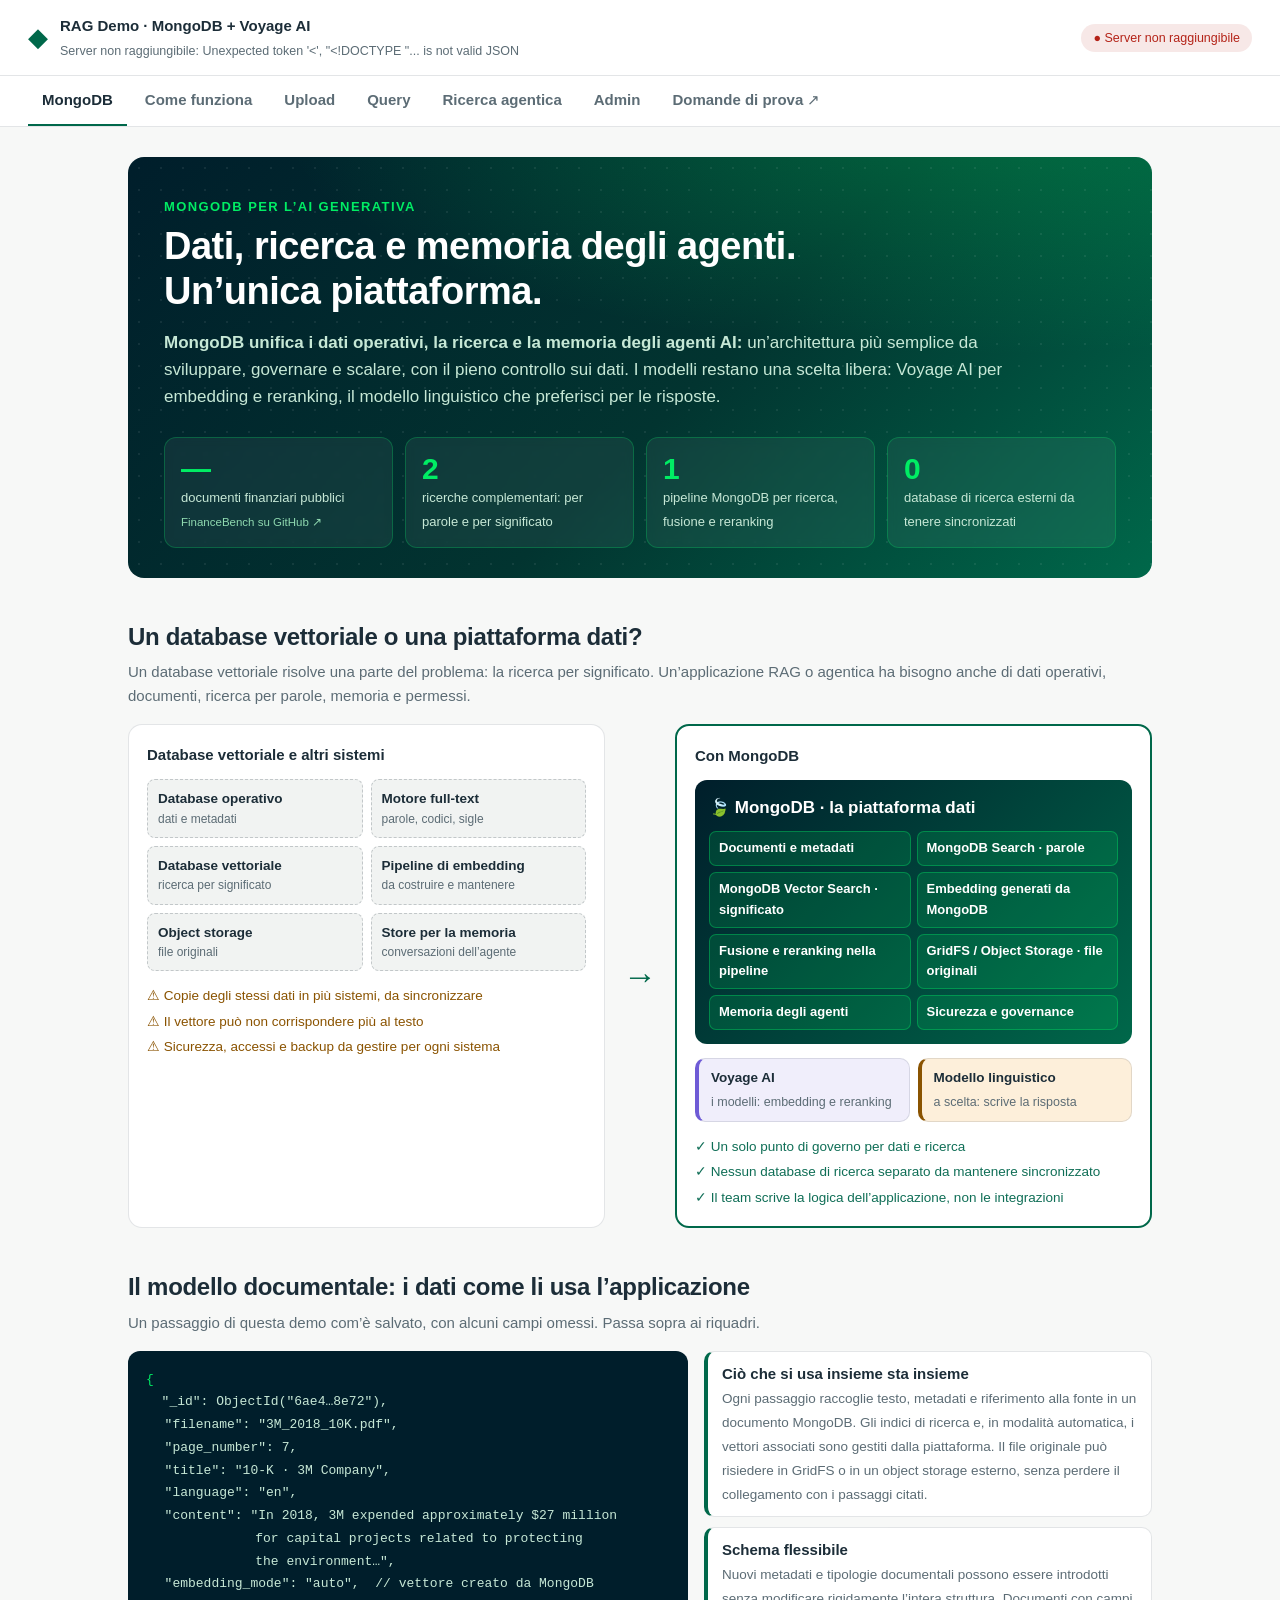
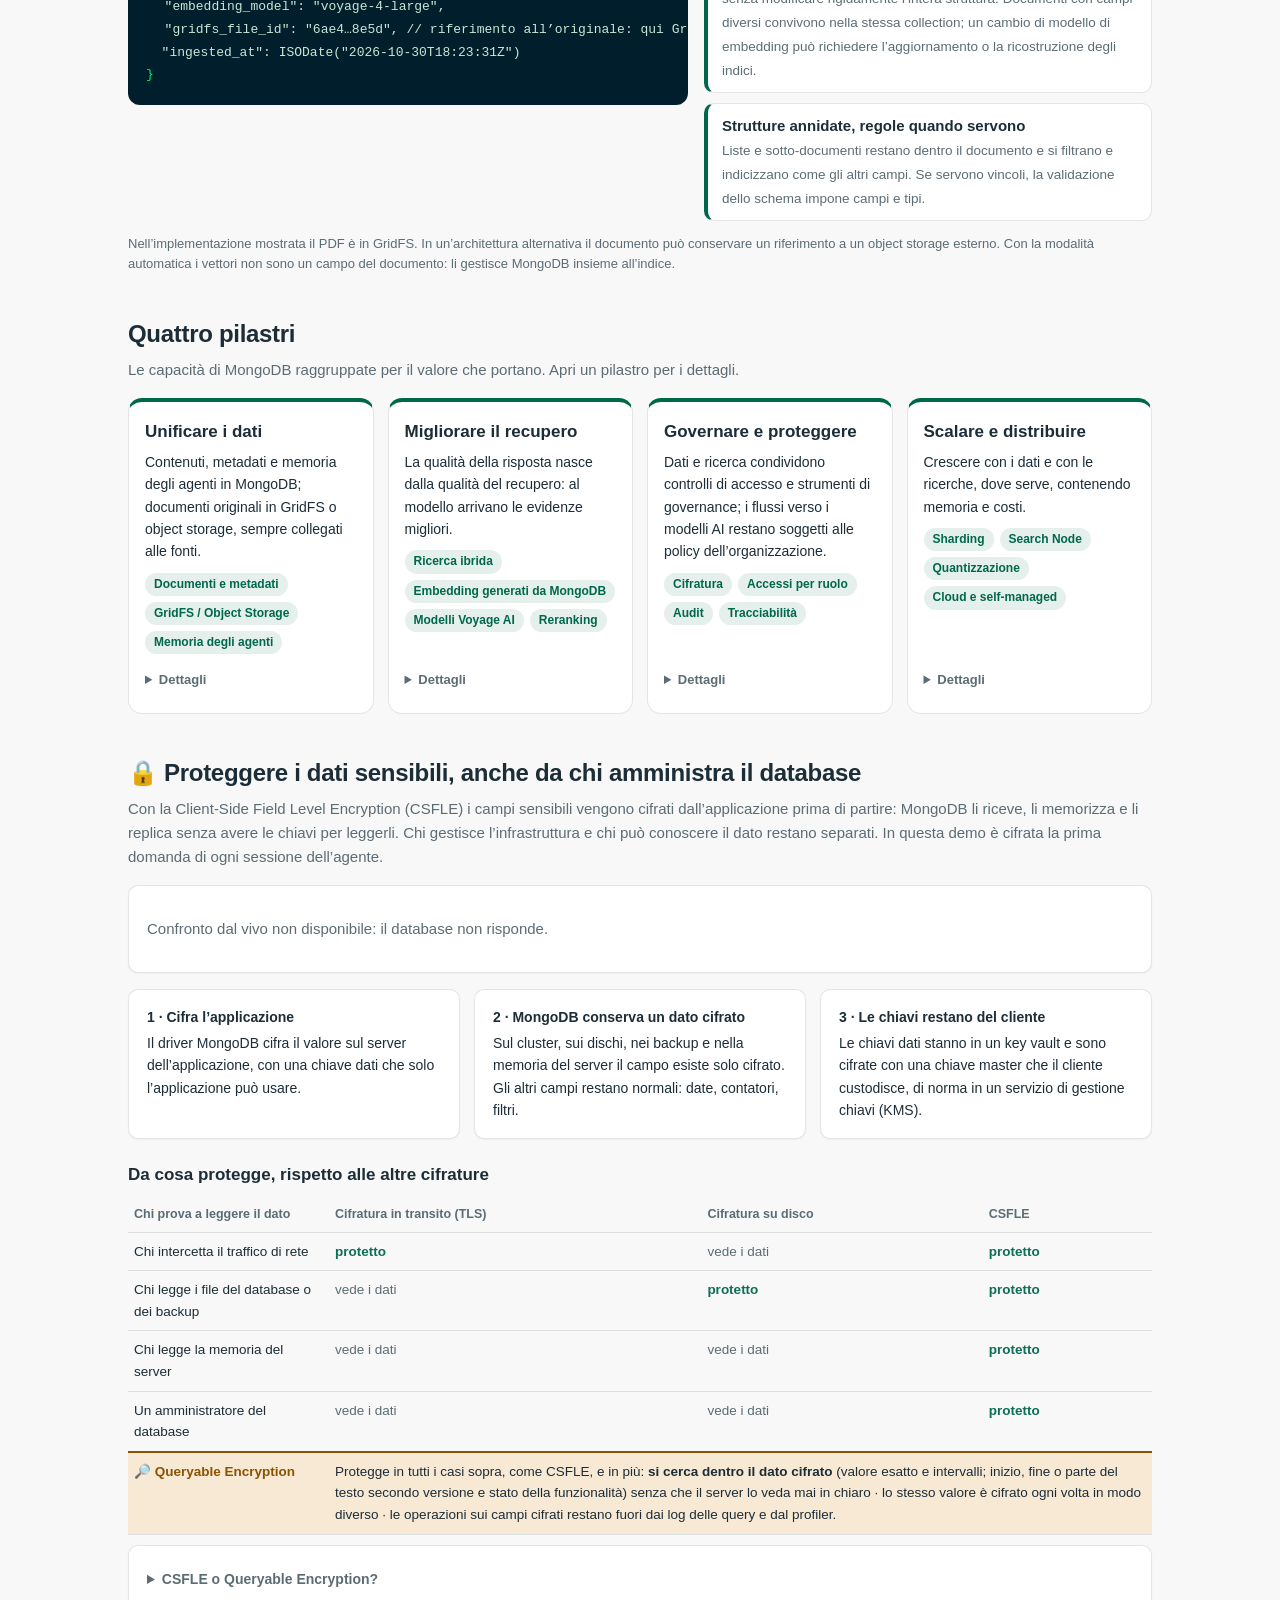
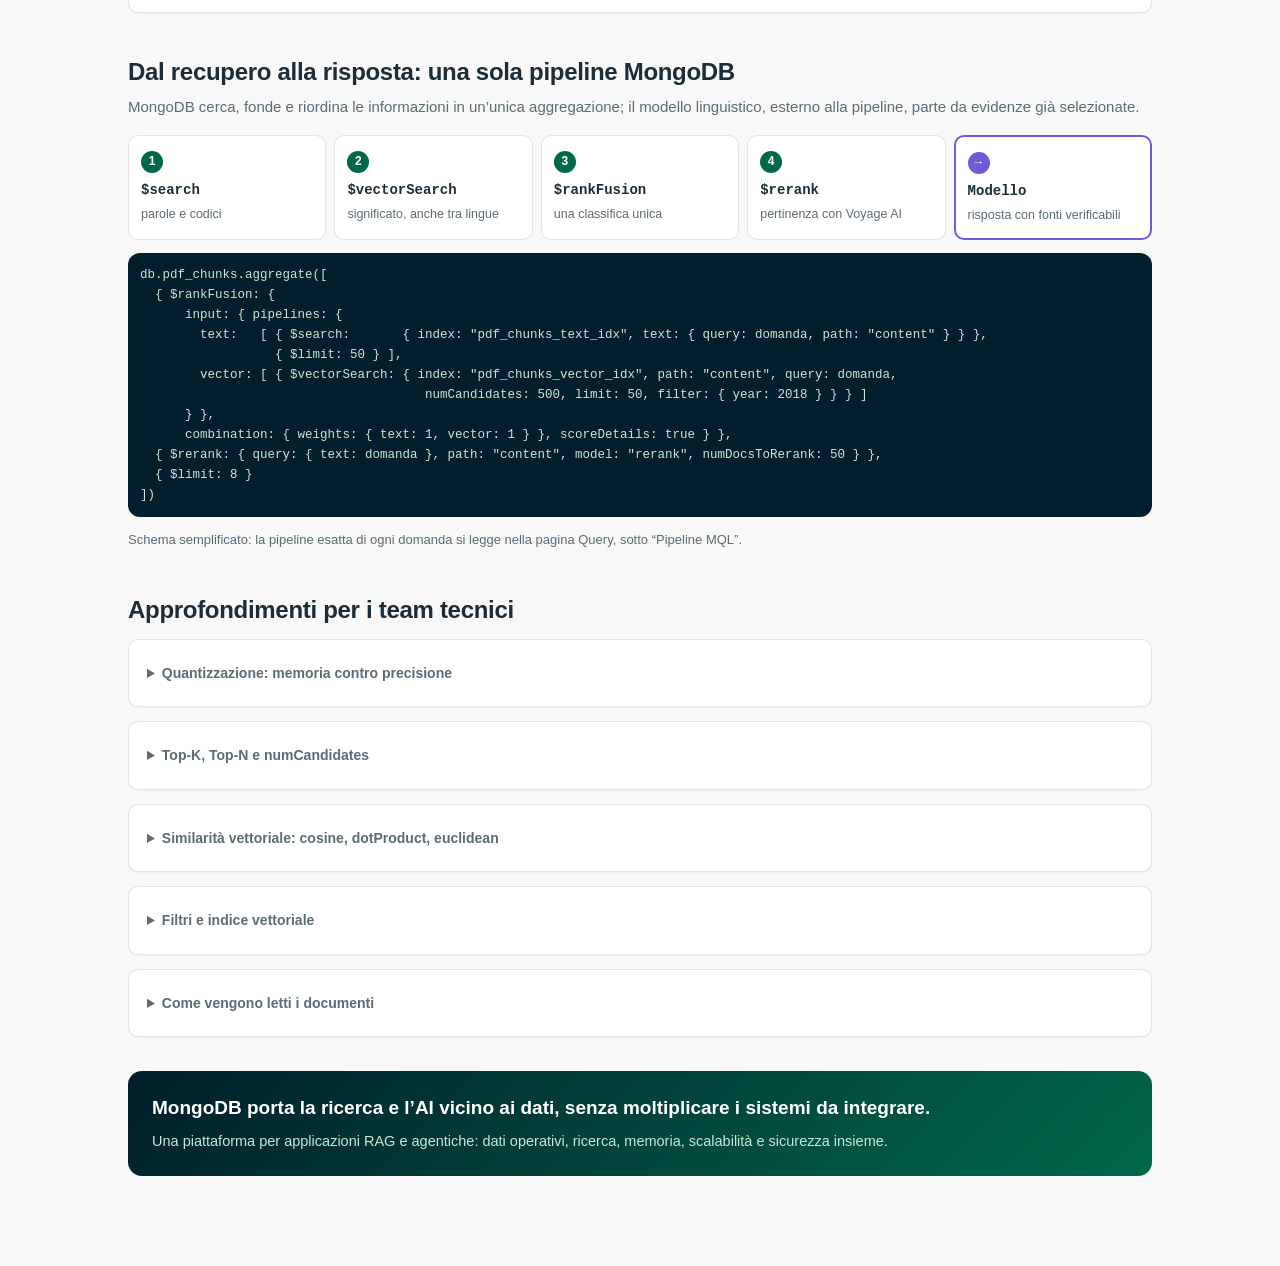
==== commit 4ea47dcb: "Domande di prova FinanceBench, provider OpenAI e valutatore dell'agente per domande di analisi - Nuo" ====
--- a/web/index.html
+++ b/web/index.html
@@ -26,6 +26,7 @@
     <a href="#query" data-page="query">Query</a>
     <a href="#agente" data-page="agente">Ricerca agentica</a>
     <a href="#admin" data-page="admin">Admin</a>
+    <a href="/web/domande.html" target="_blank" rel="noopener">Domande di prova ↗</a>
   </nav>
 
   <main id="page"></main>
--- a/web/style.css
+++ b/web/style.css
@@ -438,3 +438,10 @@
 .seg button.on { background: var(--accent-soft); color: var(--accent); box-shadow: inset 0 0 0 1px var(--accent); }
 .seg button:disabled { opacity: .35; cursor: not-allowed; }
 .seg button:not(.on):not(:disabled):hover { color: var(--text); }
+
+.wslider { display: flex; align-items: center; gap: 10px; flex-wrap: wrap; }
+.wslider input[type=range] { flex: 1; min-width: 160px; max-width: 360px; accent-color: var(--accent); }
+.fusion-play { margin-top: 18px; padding-top: 14px; border-top: 1px dashed var(--border-strong); }
+.fusion-play .rank-list > div { white-space: nowrap; overflow: hidden; text-overflow: ellipsis; }
+.mv { display: inline-block; min-width: 34px; font-size: 11px; font-weight: 650; color: var(--muted); }
+.mv.up { color: var(--ok); } .mv.down { color: var(--danger); } .mv.new { color: var(--agent); }
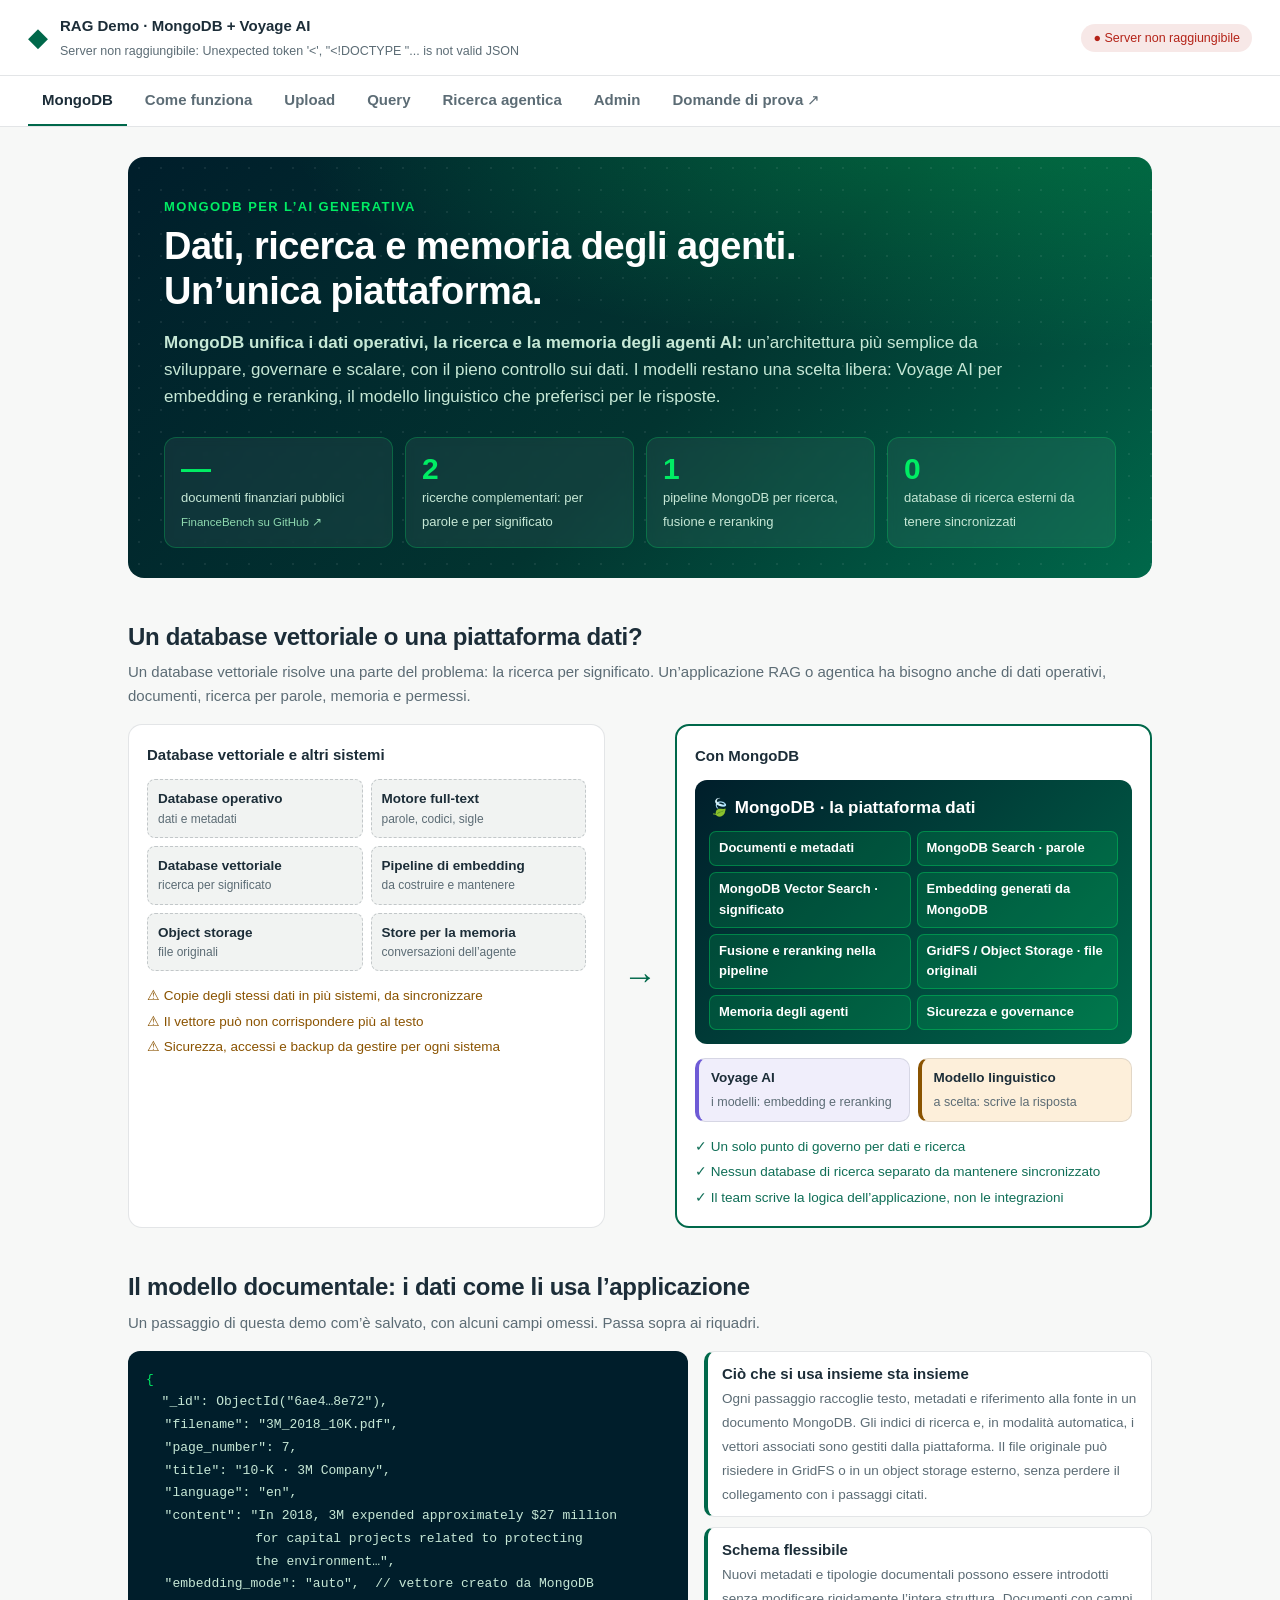
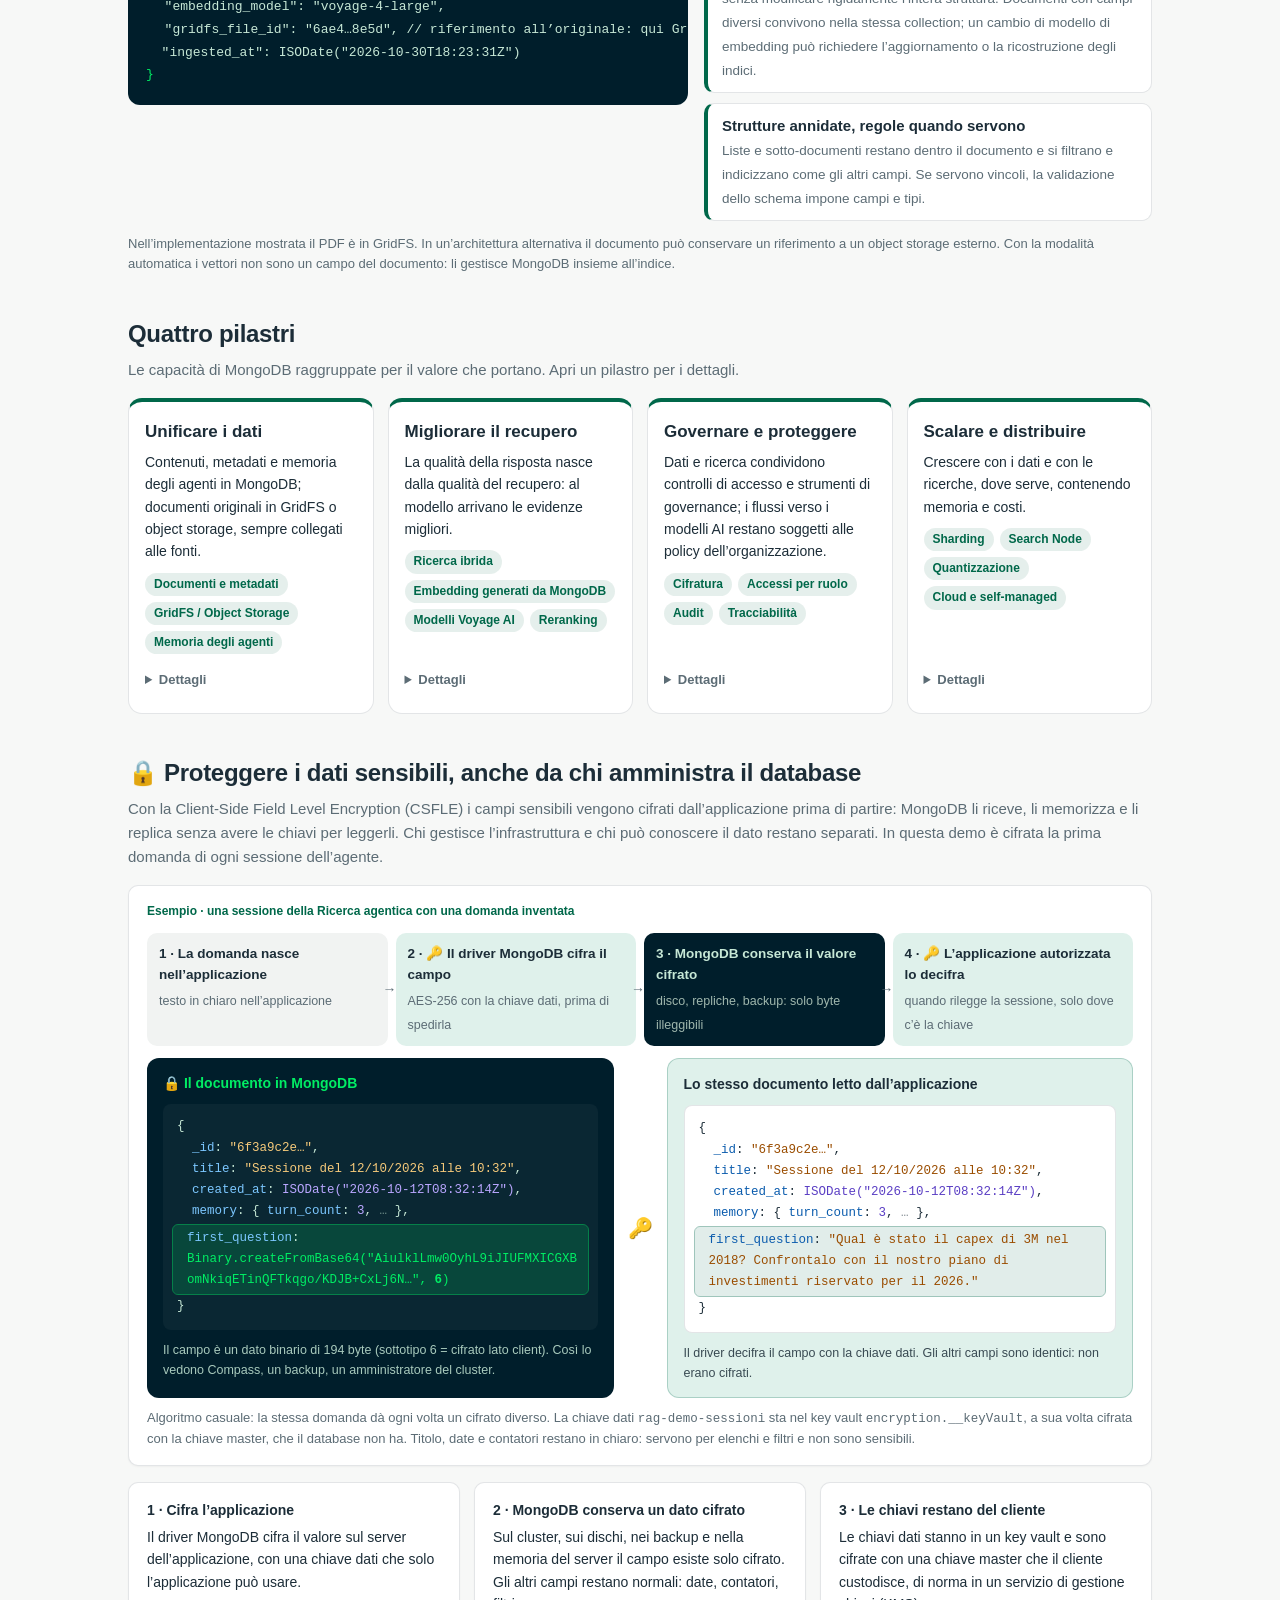
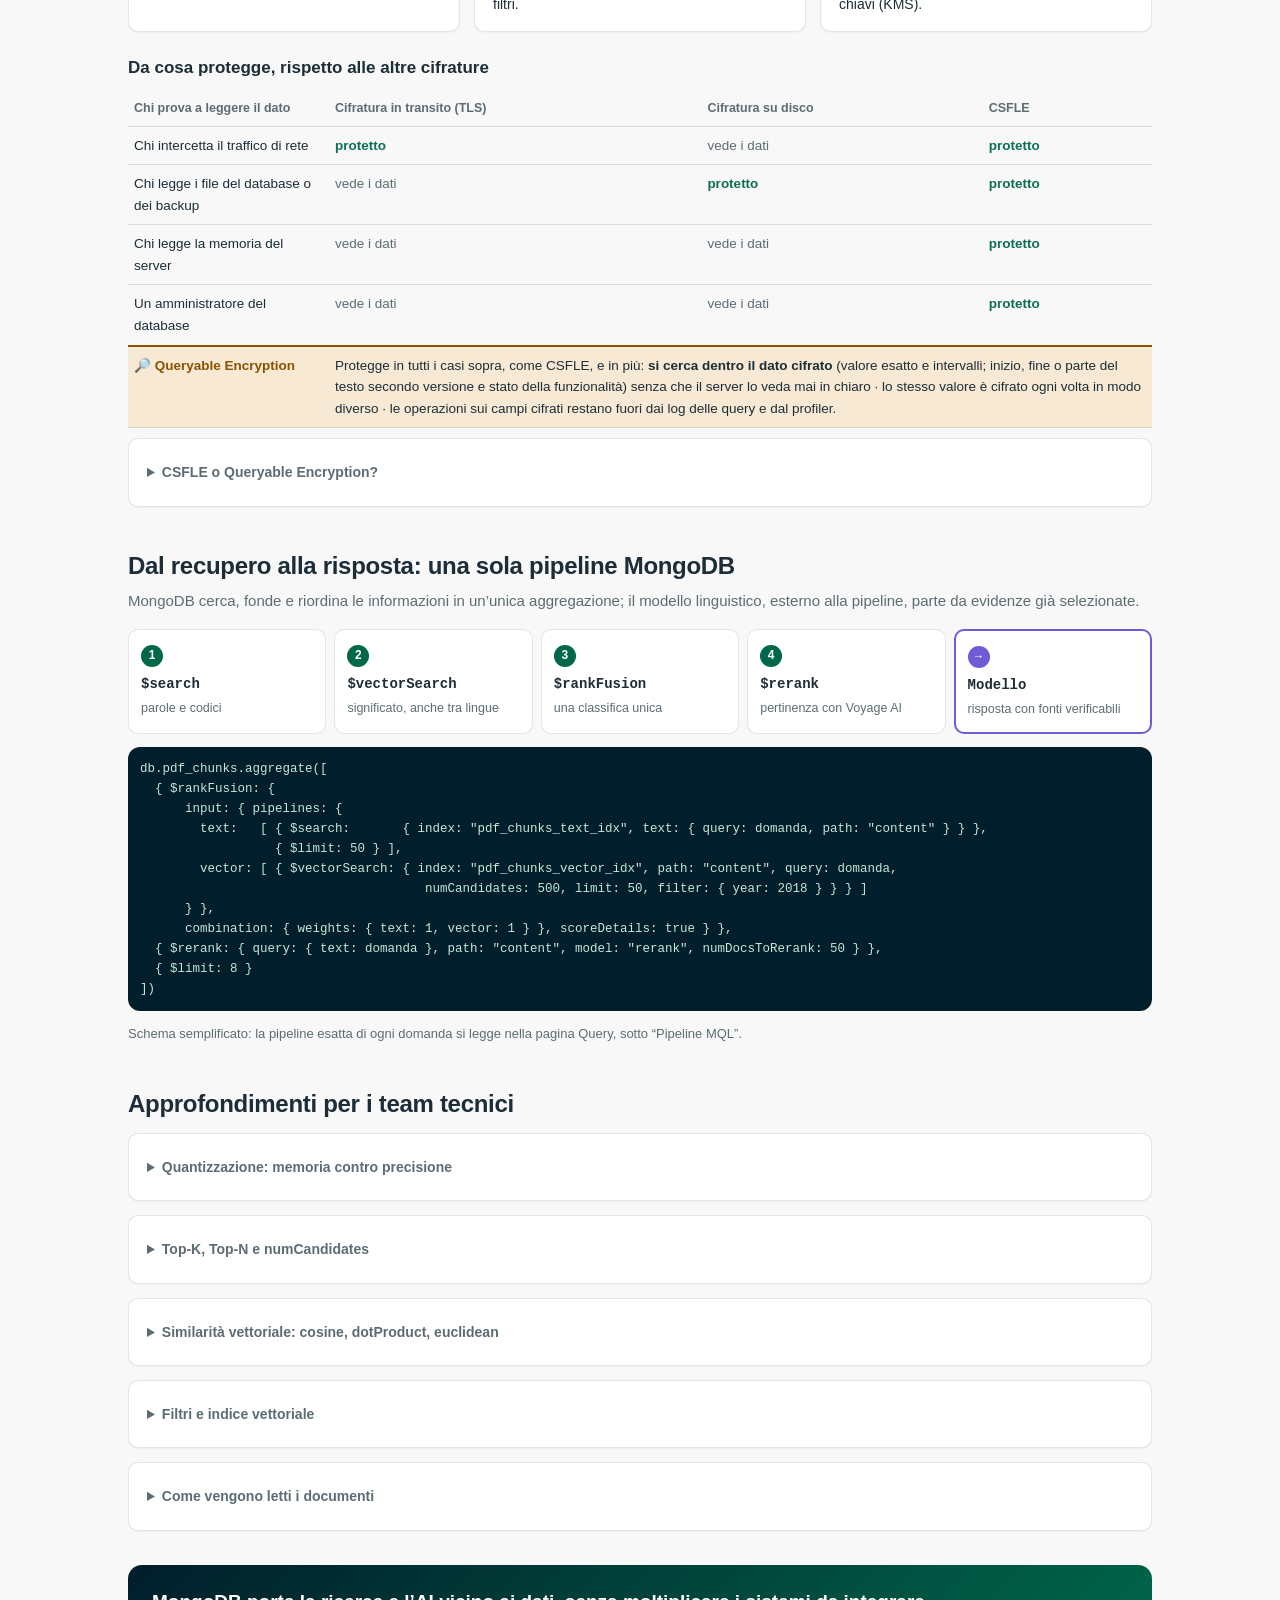
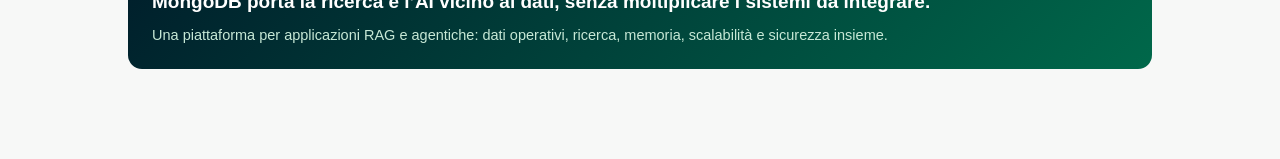
==== commit 7d176332: "Esempio fisso della cifratura, nota sul ciclo dell'agente e configurazione del gateway senza valori " ====
--- a/web/index.html
+++ b/web/index.html
@@ -90,6 +90,7 @@
         <div class="fs db"><b>Memoria</b><span>passi e decisioni salvati; prima domanda cifrata 🔒</span></div>
       </div>
       <p class="flow-note">Ogni passo resta in MongoDB: la risposta si ricostruisce dalla domanda alle fonti, un requisito per audit e governance.</p>
+      <p class="flow-why"><b>Perché senza framework.</b> Il ciclo dell’agente è scritto in chiaro per mostrare ogni decisione e ogni operazione su MongoDB; i limiti sono regole nel codice (numero massimo di ricerche, nessuna risposta senza prove). Lo stesso schema si costruisce con framework come LangGraph o LlamaIndex: MongoDB si integra con entrambi come memoria e motore di ricerca.</p>
     </section>
 
     <section class="flow">
@@ -286,7 +287,7 @@
     <p class="muted mx-sub">Con la Client-Side Field Level Encryption (CSFLE) i campi sensibili vengono cifrati dall’applicazione prima di partire:
       MongoDB li riceve, li memorizza e li replica senza avere le chiavi per leggerli. Chi gestisce l’infrastruttura e chi può conoscere il dato
       restano separati. In questa demo è cifrata la prima domanda di ogni sessione dell’agente.</p>
-    <div class="card cs-card" id="mx-csfle-live"><p class="muted">Lettura dell’ultima sessione dal database…</p></div>
+    <div class="card cs-card" id="mx-csfle-live"></div>
     <div class="grid3 cs-steps">
       <div class="card"><h4>1 · Cifra l’applicazione</h4><p>Il driver MongoDB cifra il valore sul server dell’applicazione, con una chiave dati che solo l’applicazione può usare.</p></div>
       <div class="card"><h4>2 · MongoDB conserva un dato cifrato</h4><p>Sul cluster, sui dischi, nei backup e nella memoria del server il campo esiste solo cifrato. Gli altri campi restano normali: date, contatori, filtri.</p></div>
--- a/web/style.css
+++ b/web/style.css
@@ -312,6 +312,8 @@
 .fs-pair .fs { flex: 1 1 auto; }
 .fa { align-self: center; color: var(--muted); font-size: 18px; }
 .flow-note { margin: 12px 0 0; font-size: 13px; color: var(--muted); }
+.flow-why { margin: 10px 0 0; font-size: 13px; color: var(--text); border-left: 3px solid var(--muted); background: var(--neutral-bg); border-radius: 0 8px 8px 0; padding: 8px 12px; }
+.flow-why b { color: var(--text); }
 .modes-title { margin: 18px 0 10px; font-size: 15px; }
 .modes { display: grid; grid-template-columns: repeat(4, 1fr); gap: 10px; }
 @media (max-width: 900px) { .modes { grid-template-columns: 1fr; } }
